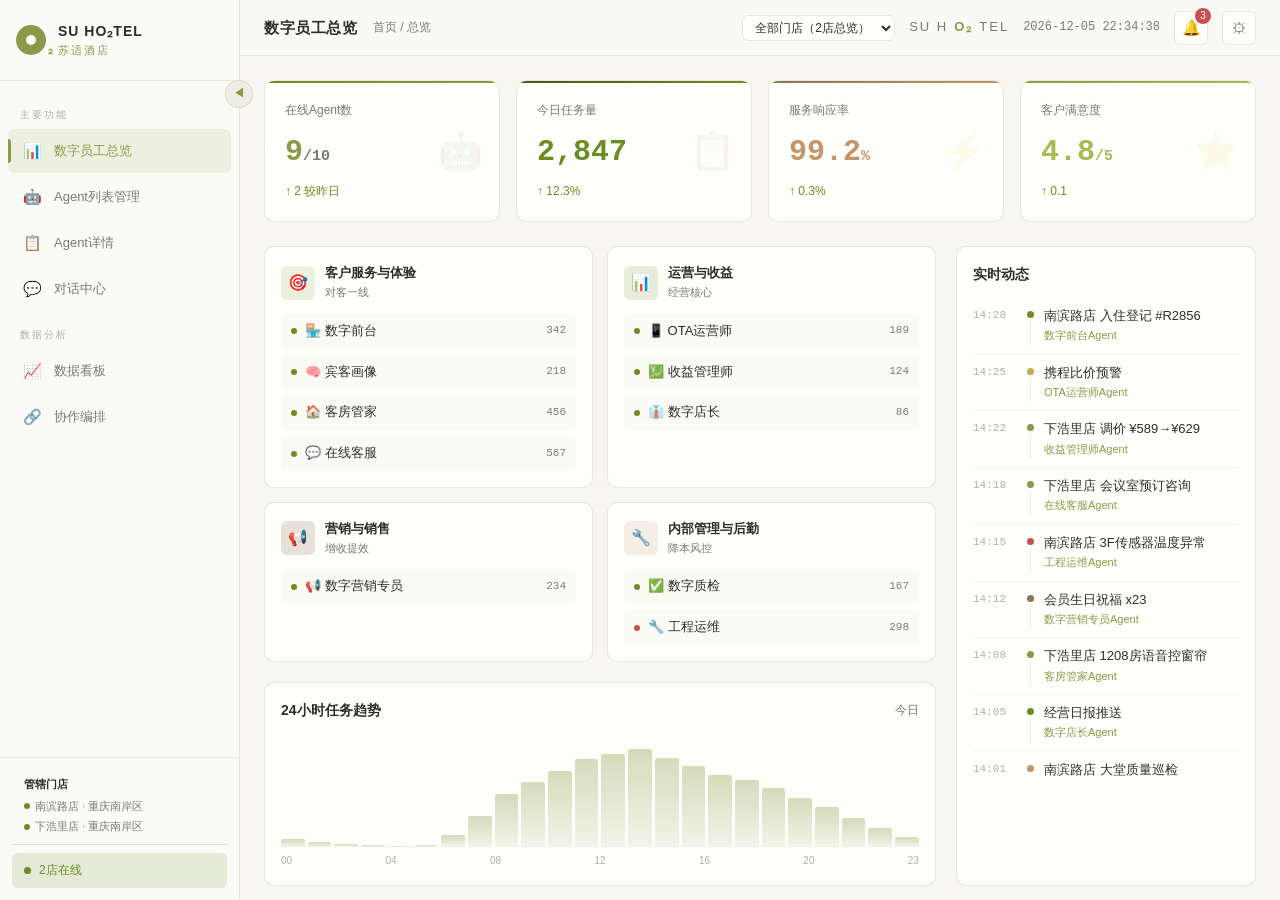
==== su-hotel-agent.html @ f95a7601 "数字礼宾→宾客画像Agent，删除会务宴会销售Agent" ====
<!DOCTYPE html>
<html lang="zh-CN">
<head>
<meta charset="UTF-8">
<meta name="viewport" content="width=device-width, initial-scale=1.0">
<title>苏适酒店 SU HO₂TEL - 数字员工Agent管理平台 [内部展示]</title>
<style>
:root{--bg-primary:#F7F6F2;--bg-secondary:#EFEDE6;--bg-card:rgba(255,255,252,0.85);--bg-sidebar:#FAFAF7;--bg-hover:rgba(139,154,70,0.08);--color-primary:#8B9A46;--color-primary-light:#A8B956;--color-primary-dim:rgba(139,154,70,0.3);--color-green:#6B8E23;--color-green-dim:rgba(107,142,35,0.15);--color-red:#C75050;--color-red-dim:rgba(199,80,80,0.15);--color-yellow:#C8A951;--color-yellow-dim:rgba(200,169,81,0.15);--color-brown:#8B7355;--color-warm:#C4956A;--color-text:#2D2D2A;--color-text-secondary:#7A7A6E;--color-text-dim:#B0AFA6;--color-border:rgba(139,154,70,0.2);--color-border-hover:rgba(139,154,70,0.45);--gradient-brand:linear-gradient(135deg,#6B8E23,#8B9A46);--gradient-warm:linear-gradient(135deg,#8B7355,#C4956A);--gradient-nature:linear-gradient(135deg,#3D5A1E,#6B8E23);--gradient-olive:linear-gradient(135deg,#8B9A46,#A8B956);--sidebar-width:240px;--sidebar-collapsed:68px;--topbar-height:56px;--radius:10px;--radius-sm:6px;--shadow-glow:0 4px 20px rgba(139,154,70,0.1);--transition:all 0.3s cubic-bezier(0.4,0,0.2,1)}
*{margin:0;padding:0;box-sizing:border-box}html,body{height:100%;overflow:hidden}body{font-family:-apple-system,BlinkMacSystemFont,'Segoe UI','PingFang SC','Microsoft YaHei',sans-serif;background:var(--bg-primary);color:var(--color-text);line-height:1.6}::-webkit-scrollbar{width:5px}::-webkit-scrollbar-track{background:transparent}::-webkit-scrollbar-thumb{background:var(--color-primary-dim);border-radius:3px}
.watermark{position:fixed;inset:0;z-index:9999;pointer-events:none}.watermark::before,.watermark::after{content:'内部展示 · SU HO₂TEL · 内部展示 · SU HO₂TEL · 内部展示 · SU HO₂TEL';position:absolute;left:50%;transform:translate(-50%,-50%) rotate(-35deg);font-size:28px;font-weight:300;white-space:nowrap;letter-spacing:40px;width:300%;text-align:center}.watermark::before{top:50%;color:rgba(139,154,70,0.08)}.watermark::after{top:25%;color:rgba(139,154,70,0.06)}
.internal-banner{position:fixed;top:0;left:0;right:0;height:32px;background:linear-gradient(90deg,#8B9A46,#6B8E23,#8B9A46);display:flex;align-items:center;justify-content:center;gap:24px;font-size:12px;font-weight:500;color:#fff;z-index:10000;letter-spacing:2px}.internal-banner span{opacity:0.9}.internal-banner .sep{opacity:0.4}
@keyframes breathe{0%,100%{opacity:1;box-shadow:0 0 4px currentColor}50%{opacity:0.4;box-shadow:0 0 10px currentColor}}@keyframes pulse-ring{0%{transform:scale(0.85);opacity:1}100%{transform:scale(1.8);opacity:0}}@keyframes slide-in-right{from{transform:translateX(20px);opacity:0}to{transform:translateX(0);opacity:1}}@keyframes slide-in-up{from{transform:translateY(16px);opacity:0}to{transform:translateY(0);opacity:1}}@keyframes fade-in{from{opacity:0}to{opacity:1}}@keyframes flow-dash{to{stroke-dashoffset:-20}}@keyframes typing{0%,60%,100%{opacity:0.3}30%{opacity:1}}@keyframes counter-up{from{opacity:0;transform:translateY(8px)}to{opacity:1;transform:translateY(0)}}
.app-container{display:flex;height:100vh;overflow:hidden;padding-top:0}.sidebar{width:var(--sidebar-width);min-width:var(--sidebar-width);background:var(--bg-sidebar);border-right:1px solid var(--color-border);display:flex;flex-direction:column;transition:var(--transition);z-index:100;position:relative}.sidebar.collapsed{width:var(--sidebar-collapsed);min-width:var(--sidebar-collapsed)}.sidebar-header{padding:20px 16px;display:flex;align-items:center;gap:12px;border-bottom:1px solid var(--color-border);min-height:72px}.logo-o2{width:30px;height:30px;border-radius:50%;background:var(--color-primary);display:flex;align-items:center;justify-content:center;position:relative;flex-shrink:0}.logo-o2-inner{width:10px;height:10px;border-radius:50%;background:var(--bg-sidebar)}.logo-o2::after{content:'₂';position:absolute;bottom:-4px;right:-6px;font-size:12px;color:var(--color-primary);font-weight:600}.sidebar-title{font-size:14px;font-weight:600;white-space:nowrap;overflow:hidden;color:var(--color-text);letter-spacing:1px}.sidebar-subtitle{font-size:11px;color:var(--color-primary);white-space:nowrap;letter-spacing:2px;font-weight:500}.sidebar.collapsed .sidebar-title,.sidebar.collapsed .sidebar-subtitle{display:none}.sidebar-toggle{position:absolute;right:-14px;top:80px;width:28px;height:28px;background:var(--bg-secondary);border:1px solid var(--color-border);border-radius:50%;display:flex;align-items:center;justify-content:center;cursor:pointer;color:var(--color-primary);font-size:12px;z-index:10;transition:var(--transition)}.sidebar-toggle:hover{background:var(--color-primary);color:var(--bg-primary)}.sidebar.collapsed .sidebar-toggle{transform:rotate(180deg)}.sidebar-nav{flex:1;padding:12px 8px;overflow-y:auto}.nav-section-label{font-size:10px;color:var(--color-text-dim);padding:14px 12px 6px;letter-spacing:2px;white-space:nowrap}.sidebar.collapsed .nav-section-label{text-align:center;font-size:0;padding:8px}.sidebar.collapsed .nav-section-label::after{content:'···';font-size:10px;color:var(--color-text-dim)}.nav-item{display:flex;align-items:center;gap:12px;padding:10px 14px;border-radius:var(--radius-sm);cursor:pointer;transition:var(--transition);color:var(--color-text-secondary);white-space:nowrap;position:relative;margin-bottom:2px;font-size:13px}.nav-item:hover{background:var(--bg-hover);color:var(--color-text)}.nav-item.active{background:rgba(139,154,70,0.12);color:var(--color-primary)}.nav-item.active::before{content:'';position:absolute;left:0;top:50%;transform:translateY(-50%);width:3px;height:55%;background:var(--color-primary);border-radius:0 3px 3px 0}.nav-item-icon{width:20px;text-align:center;font-size:15px;flex-shrink:0}.nav-item-text{font-size:13px;font-weight:500}.sidebar.collapsed .nav-item{justify-content:center;padding:12px}.sidebar.collapsed .nav-item-text{display:none}.sidebar.collapsed .nav-item.active::before{display:none}.sidebar-footer{padding:12px;border-top:1px solid var(--color-border)}.sidebar-status{display:flex;align-items:center;gap:8px;padding:8px 12px;background:var(--color-green-dim);border-radius:var(--radius-sm);font-size:12px;color:var(--color-green)}.sidebar.collapsed .sidebar-status span:not(.status-dot){display:none}.status-dot{width:7px;height:7px;border-radius:50%;background:var(--color-green);animation:breathe 2.5s ease-in-out infinite;flex-shrink:0}
.main-content{flex:1;display:flex;flex-direction:column;overflow:hidden;min-width:0}.topbar{height:var(--topbar-height);min-height:var(--topbar-height);background:rgba(250,250,247,0.85);backdrop-filter:blur(16px);border-bottom:1px solid var(--color-border);display:flex;align-items:center;justify-content:space-between;padding:0 24px;z-index:50}.topbar-left{display:flex;align-items:center;gap:16px}.topbar-title{font-size:15px;font-weight:600;letter-spacing:0.5px}.topbar-breadcrumb{font-size:12px;color:var(--color-text-secondary)}.topbar-right{display:flex;align-items:center;gap:14px}.topbar-time{font-size:12px;color:var(--color-text-secondary);font-family:'Courier New',monospace}.topbar-btn{width:34px;height:34px;border-radius:var(--radius-sm);background:var(--bg-card);border:1px solid var(--color-border);display:flex;align-items:center;justify-content:center;cursor:pointer;transition:var(--transition);color:var(--color-text-secondary);font-size:15px;position:relative}.topbar-btn:hover{border-color:var(--color-primary);color:var(--color-primary)}.topbar-btn .badge{position:absolute;top:-4px;right:-4px;width:16px;height:16px;background:var(--color-red);border-radius:50%;font-size:10px;display:flex;align-items:center;justify-content:center;color:#fff}.topbar-brand{display:flex;align-items:center;gap:6px;font-size:13px;color:var(--color-text-secondary);letter-spacing:2px}.topbar-brand strong{color:var(--color-primary);font-weight:600}
.view-container{flex:1;overflow-y:auto;overflow-x:hidden;padding:24px}.view{display:none;animation:fade-in 0.3s ease}.view.active{display:block}
.badge-status{display:inline-flex;align-items:center;gap:6px;padding:3px 10px;border-radius:20px;font-size:11px;font-weight:500}.badge-status.running{background:var(--color-green-dim);color:var(--color-green)}.badge-status.idle{background:var(--color-yellow-dim);color:var(--color-yellow)}.badge-status.error{background:var(--color-red-dim);color:var(--color-red)}.badge-status .dot{width:6px;height:6px;border-radius:50%;background:currentColor}.badge-status.running .dot{animation:breathe 2.5s ease-in-out infinite}
.btn{padding:7px 15px;border-radius:var(--radius-sm);border:1px solid var(--color-border);background:transparent;color:var(--color-text);font-size:13px;cursor:pointer;transition:var(--transition);display:inline-flex;align-items:center;gap:6px;font-family:inherit}.btn:hover{border-color:var(--color-primary);color:var(--color-primary)}.btn-primary{background:linear-gradient(135deg,rgba(139,154,70,0.2),rgba(107,142,35,0.15));border-color:var(--color-primary);color:var(--color-primary)}.btn-success{border-color:var(--color-green);color:var(--color-green)}.btn-danger{border-color:var(--color-red);color:var(--color-red)}.btn-sm{padding:4px 10px;font-size:12px}.tag{display:inline-block;padding:2px 8px;border-radius:4px;font-size:11px;background:var(--color-primary-dim);color:var(--color-primary)}.progress-bar{height:5px;background:rgba(139,154,70,0.06);border-radius:3px;overflow:hidden}.progress-bar-fill{height:100%;border-radius:3px;background:var(--gradient-brand);transition:width 0.6s ease}.section-title{font-size:17px;font-weight:600;margin-bottom:20px;letter-spacing:0.5px}
.kpi-grid{display:grid;grid-template-columns:repeat(4,1fr);gap:16px;margin-bottom:24px}.kpi-card{background:var(--bg-card);backdrop-filter:blur(10px);border:1px solid var(--color-border);border-radius:var(--radius);padding:20px;position:relative;overflow:hidden;transition:var(--transition)}.kpi-card:hover{transform:translateY(-2px);box-shadow:var(--shadow-glow)}.kpi-card::before{content:'';position:absolute;top:0;left:0;right:0;height:2px}.kpi-card:nth-child(1)::before{background:var(--gradient-brand);color:#fff}.kpi-card:nth-child(2)::before{background:var(--gradient-nature)}.kpi-card:nth-child(3)::before{background:var(--gradient-warm)}.kpi-card:nth-child(4)::before{background:var(--gradient-olive)}.kpi-label{font-size:12px;color:var(--color-text-secondary);margin-bottom:8px}.kpi-value{font-size:30px;font-weight:700;font-family:'Courier New',monospace;animation:counter-up 0.5s ease-out}.kpi-card:nth-child(1) .kpi-value{color:var(--color-primary)}.kpi-card:nth-child(2) .kpi-value{color:var(--color-green)}.kpi-card:nth-child(3) .kpi-value{color:var(--color-warm)}.kpi-card:nth-child(4) .kpi-value{color:var(--color-primary-light)}.kpi-change{font-size:12px;margin-top:6px;color:var(--color-green)}.kpi-icon{position:absolute;right:16px;top:50%;transform:translateY(-50%);font-size:36px;opacity:0.08}
.dashboard-grid{display:grid;grid-template-columns:1fr 300px;gap:20px}.dashboard-left{display:flex;flex-direction:column;gap:20px}.category-grid{display:grid;grid-template-columns:repeat(2,1fr);gap:14px}.category-card{background:var(--bg-card);backdrop-filter:blur(10px);border:1px solid var(--color-border);border-radius:var(--radius);padding:16px;transition:var(--transition)}.category-card:hover{border-color:var(--color-border-hover)}.category-header{display:flex;align-items:center;gap:10px;margin-bottom:12px}.category-icon{width:34px;height:34px;border-radius:var(--radius-sm);display:flex;align-items:center;justify-content:center;font-size:16px}.cat-service .category-icon{background:rgba(139,154,70,0.15)}.cat-operation .category-icon{background:rgba(107,142,35,0.15)}.cat-marketing .category-icon{background:rgba(139,112,85,0.2)}.cat-internal .category-icon{background:rgba(196,149,106,0.15)}.category-name{font-size:13px;font-weight:600}.category-desc{font-size:11px;color:var(--color-text-secondary)}.agent-mini-list{display:flex;flex-direction:column;gap:6px}.agent-mini-item{display:flex;align-items:center;justify-content:space-between;padding:7px 10px;background:rgba(139,154,70,0.03);border-radius:var(--radius-sm);cursor:pointer;transition:var(--transition)}.agent-mini-item:hover{background:var(--bg-hover)}.agent-mini-left{display:flex;align-items:center;gap:8px;font-size:13px}.agent-mini-dot{width:6px;height:6px;border-radius:50%}.agent-mini-dot.online{background:var(--color-green);animation:breathe 2.5s ease-in-out infinite}.agent-mini-dot.idle{background:var(--color-yellow)}.agent-mini-dot.offline{background:var(--color-red)}.agent-mini-tasks{font-size:11px;color:var(--color-text-secondary);font-family:'Courier New',monospace}
.activity-feed{background:var(--bg-card);backdrop-filter:blur(10px);border:1px solid var(--color-border);border-radius:var(--radius);padding:16px}.activity-list{display:flex;flex-direction:column;max-height:480px;overflow-y:auto}.activity-item{display:flex;gap:10px;padding:9px 0;border-bottom:1px solid rgba(139,154,70,0.08)}.activity-time{font-size:11px;color:var(--color-text-dim);white-space:nowrap;min-width:44px;font-family:'Courier New',monospace}.activity-dot-line{display:flex;flex-direction:column;align-items:center;padding-top:4px}.activity-dot{width:7px;height:7px;border-radius:50%;flex-shrink:0}.activity-line{width:1px;flex:1;background:var(--color-border);margin-top:4px}.activity-title{font-size:13px;line-height:1.4}.activity-agent{font-size:11px;color:var(--color-primary);margin-top:2px}
.trend-chart-container{background:var(--bg-card);backdrop-filter:blur(10px);border:1px solid var(--color-border);border-radius:var(--radius);padding:16px}.card-header{display:flex;align-items:center;justify-content:space-between;margin-bottom:16px}.card-title{font-size:14px;font-weight:600}.trend-chart{height:110px;display:flex;align-items:flex-end;gap:3px;padding-top:12px}.trend-bar{flex:1;border-radius:2px 2px 0 0;min-width:0;cursor:pointer;transition:height 0.6s ease;background:linear-gradient(to top,rgba(139,154,70,0.1),rgba(139,154,70,0.35));position:relative}.trend-bar:hover{background:linear-gradient(to top,rgba(139,154,70,0.2),rgba(139,154,70,0.55))}.trend-bar::after{content:attr(data-value);position:absolute;top:-16px;left:50%;transform:translateX(-50%);font-size:10px;color:var(--color-text-secondary);opacity:0;transition:opacity 0.2s;white-space:nowrap}.trend-bar:hover::after{opacity:1}.trend-labels{display:flex;justify-content:space-between;margin-top:6px;font-size:10px;color:var(--color-text-dim)}
.list-toolbar{display:flex;align-items:center;justify-content:space-between;margin-bottom:20px;flex-wrap:wrap;gap:12px}.filter-group{display:flex;align-items:center;gap:6px;flex-wrap:wrap}.filter-btn{padding:5px 13px;border-radius:20px;border:1px solid var(--color-border);background:transparent;color:var(--color-text-secondary);font-size:12px;cursor:pointer;transition:var(--transition);font-family:inherit}.filter-btn:hover{border-color:var(--color-primary);color:var(--color-primary)}.filter-btn.active{background:rgba(139,154,70,0.15);border-color:var(--color-primary);color:var(--color-primary)}.search-box{display:flex;align-items:center;gap:8px;padding:5px 12px;border:1px solid var(--color-border);border-radius:var(--radius-sm);background:var(--bg-card)}.search-box input{background:none;border:none;color:var(--color-text);font-size:13px;outline:none;width:160px;font-family:inherit}.search-box input::placeholder{color:var(--color-text-dim)}.view-toggle{display:flex;border:1px solid var(--color-border);border-radius:var(--radius-sm);overflow:hidden}.view-toggle-btn{padding:5px 11px;background:transparent;border:none;color:var(--color-text-secondary);cursor:pointer;font-size:13px;transition:var(--transition)}.view-toggle-btn.active{background:rgba(139,154,70,0.15);color:var(--color-primary)}
.agent-grid{display:grid;grid-template-columns:repeat(auto-fill,minmax(300px,1fr));gap:14px}.agent-card{background:var(--bg-card);backdrop-filter:blur(10px);border:1px solid var(--color-border);border-radius:var(--radius);padding:20px;cursor:pointer;transition:var(--transition);position:relative;overflow:hidden}.agent-card:hover{transform:translateY(-3px);border-color:var(--color-border-hover);box-shadow:var(--shadow-glow)}.agent-card-top{display:flex;align-items:flex-start;margin-bottom:12px}.agent-avatar{width:42px;height:42px;border-radius:var(--radius-sm);display:flex;align-items:center;justify-content:center;font-size:20px;position:relative}.agent-avatar::after{content:'';position:absolute;bottom:-2px;right:-2px;width:11px;height:11px;border-radius:50%;border:2px solid var(--bg-card)}.agent-avatar.online::after{background:var(--color-green)}.agent-avatar.idle::after{background:var(--color-yellow)}.agent-avatar.error::after{background:var(--color-red)}.agent-card-name{font-size:14px;font-weight:600;margin-bottom:3px}.agent-card-desc{font-size:12px;color:var(--color-text-secondary);margin-bottom:10px;line-height:1.5;display:-webkit-box;-webkit-line-clamp:2;-webkit-box-orient:vertical;overflow:hidden}.agent-card-tags{display:flex;flex-wrap:wrap;gap:5px;margin-bottom:12px}.agent-card-tags .tag{font-size:10px;padding:2px 6px}.agent-card-metrics{display:grid;grid-template-columns:repeat(3,1fr);gap:8px;padding-top:12px;border-top:1px solid rgba(139,154,70,0.08)}.metric-item{text-align:center}.metric-value{font-size:15px;font-weight:700;font-family:'Courier New',monospace}.metric-label{font-size:10px;color:var(--color-text-secondary);margin-top:2px}.agent-card-actions{display:flex;gap:6px;margin-top:12px;padding-top:12px;border-top:1px solid rgba(255,255,255,0.04)}
.detail-layout{display:grid;grid-template-columns:260px 1fr 200px;gap:18px;min-height:calc(100vh - var(--topbar-height) - 80px)}.detail-sidebar{background:var(--bg-card);border:1px solid var(--color-border);border-radius:var(--radius);padding:24px;display:flex;flex-direction:column;align-items:center;text-align:center}.detail-avatar{width:72px;height:72px;border-radius:14px;display:flex;align-items:center;justify-content:center;font-size:36px;margin-bottom:14px;position:relative}.detail-avatar .pulse-ring{position:absolute;inset:-4px;border:2px solid var(--color-green);border-radius:16px;animation:pulse-ring 2.5s ease-out infinite}.detail-name{font-size:17px;font-weight:700;margin-bottom:4px}.detail-category{font-size:12px;color:var(--color-text-secondary);margin-bottom:14px}.detail-desc{font-size:13px;color:var(--color-text-secondary);line-height:1.6;margin-bottom:16px;text-align:left}.detail-tags{display:flex;flex-wrap:wrap;gap:5px;justify-content:center;margin-bottom:16px}.detail-stats{width:100%;display:flex;flex-direction:column;gap:10px;margin-top:auto}.detail-stat-item{display:flex;justify-content:space-between;padding:7px 0;border-bottom:1px solid rgba(139,154,70,0.08);font-size:13px}.detail-stat-label{color:var(--color-text-secondary)}.detail-stat-value{font-weight:600;font-family:'Courier New',monospace}
.detail-main{display:flex;flex-direction:column;gap:14px}.detail-tabs{display:flex;gap:3px;background:var(--bg-card);border:1px solid var(--color-border);border-radius:var(--radius);padding:3px}.detail-tab{padding:7px 14px;border-radius:var(--radius-sm);background:transparent;border:none;color:var(--color-text-secondary);cursor:pointer;transition:var(--transition);font-size:13px;font-family:inherit}.detail-tab:hover{color:var(--color-text)}.detail-tab.active{background:rgba(139,154,70,0.12);color:var(--color-primary)}.detail-tab-content{background:var(--bg-card);border:1px solid var(--color-border);border-radius:var(--radius);padding:20px;flex:1;overflow-y:auto}.tab-panel{display:none}.tab-panel.active{display:block;animation:fade-in 0.2s ease}.perf-grid{display:grid;grid-template-columns:repeat(2,1fr);gap:14px}.perf-card{padding:16px;background:rgba(139,154,70,0.03);border-radius:var(--radius-sm);border:1px solid rgba(139,154,70,0.1)}.perf-title{font-size:13px;color:var(--color-text-secondary);margin-bottom:10px}.perf-value{font-size:26px;font-weight:700;font-family:'Courier New',monospace}.perf-chart{height:55px;display:flex;align-items:flex-end;gap:3px}.perf-chart-bar{flex:1;border-radius:2px 2px 0 0;min-width:0}table{width:100%;border-collapse:collapse;font-size:13px}th{text-align:left;padding:9px 12px;border-bottom:1px solid var(--color-border);color:var(--color-text-secondary);font-weight:500;font-size:12px;white-space:nowrap}td{padding:9px 12px;border-bottom:1px solid rgba(139,154,70,0.08)}tr:hover td{background:rgba(255,255,255,0.015)}.log-terminal{background:#F5F4F0;border-radius:var(--radius-sm);padding:14px;font-family:'Courier New',monospace;font-size:12px;line-height:1.8;max-height:380px;overflow-y:auto;color:#555}.log-line{display:flex;gap:10px}.log-time{color:#999;white-space:nowrap}.log-level{font-weight:600;white-space:nowrap}.log-level.info{color:var(--color-primary)}.log-level.success{color:var(--color-green)}.log-level.warn{color:var(--color-yellow)}.log-level.error{color:var(--color-red)}
.config-form{display:flex;flex-direction:column;gap:14px}.form-group{display:flex;flex-direction:column;gap:5px}.form-label{font-size:13px;color:var(--color-text-secondary)}.form-input,.form-select,.form-textarea{padding:7px 11px;background:rgba(139,154,70,0.04);border:1px solid var(--color-border);border-radius:var(--radius-sm);color:var(--color-text);font-size:13px;font-family:inherit;outline:none;transition:var(--transition)}.form-input:focus,.form-textarea:focus{border-color:var(--color-primary)}.form-textarea{resize:vertical;min-height:70px}.form-select{cursor:pointer}.form-select option{background:var(--bg-secondary)}.form-row{display:grid;grid-template-columns:1fr 1fr;gap:14px}.form-toggle{display:flex;align-items:center;gap:10px;cursor:pointer}.toggle-track{width:34px;height:18px;border-radius:9px;background:rgba(139,154,70,0.12);position:relative;transition:var(--transition)}.toggle-track.active{background:var(--color-primary)}.toggle-thumb{width:14px;height:14px;border-radius:50%;background:white;position:absolute;top:2px;left:2px;transition:var(--transition)}.toggle-track.active .toggle-thumb{left:18px}.detail-right{display:flex;flex-direction:column;gap:12px}.action-card{background:var(--bg-card);border:1px solid var(--color-border);border-radius:var(--radius);padding:14px}
.chat-layout{display:grid;grid-template-columns:220px 1fr 260px;gap:0;height:calc(100vh - var(--topbar-height) - 80px);background:var(--bg-card);border:1px solid var(--color-border);border-radius:var(--radius);overflow:hidden}.chat-sidebar{border-right:1px solid var(--color-border);display:flex;flex-direction:column;overflow:hidden}.chat-sidebar-header{padding:14px 16px;border-bottom:1px solid var(--color-border);font-size:14px;font-weight:600}.chat-sidebar-search{padding:8px 10px;border-bottom:1px solid var(--color-border)}.chat-sidebar-search input{width:100%;padding:5px 9px;background:rgba(139,154,70,0.04);border:1px solid var(--color-border);border-radius:var(--radius-sm);color:var(--color-text);font-size:12px;outline:none;font-family:inherit}.chat-agent-list{flex:1;overflow-y:auto;padding:6px}.chat-agent-group-title{font-size:10px;color:var(--color-text-dim);padding:10px 8px 3px;letter-spacing:1px}.chat-agent-item{display:flex;align-items:center;gap:8px;padding:7px 8px;border-radius:var(--radius-sm);cursor:pointer;transition:var(--transition)}.chat-agent-item:hover{background:var(--bg-hover)}.chat-agent-item.active{background:rgba(139,154,70,0.12)}.chat-agent-icon{width:30px;height:30px;border-radius:var(--radius-sm);display:flex;align-items:center;justify-content:center;font-size:14px;flex-shrink:0}.chat-agent-name{font-size:12px;font-weight:500;white-space:nowrap;overflow:hidden;text-overflow:ellipsis}.chat-agent-status{font-size:10px;color:var(--color-text-secondary)}.chat-main{display:flex;flex-direction:column}.chat-header{padding:10px 18px;border-bottom:1px solid var(--color-border);display:flex;align-items:center;justify-content:space-between}.chat-header-info{display:flex;align-items:center;gap:10px}.chat-header-avatar{width:34px;height:34px;border-radius:var(--radius-sm);display:flex;align-items:center;justify-content:center;font-size:17px}.chat-messages{flex:1;padding:18px;overflow-y:auto;display:flex;flex-direction:column;gap:14px}.chat-msg{display:flex;gap:8px;max-width:75%;animation:slide-in-up 0.3s ease}.chat-msg.user{align-self:flex-end;flex-direction:row-reverse}.chat-msg-avatar{width:30px;height:30px;border-radius:50%;display:flex;align-items:center;justify-content:center;font-size:13px;flex-shrink:0}.chat-msg.agent .chat-msg-avatar{background:var(--bg-secondary);border:1px solid var(--color-border)}.chat-msg.user .chat-msg-avatar{background:var(--gradient-brand);color:#fff}.chat-msg-bubble{padding:9px 13px;border-radius:12px;font-size:13px;line-height:1.6}.chat-msg.agent .chat-msg-bubble{background:rgba(139,154,70,0.05);border:1px solid var(--color-border);border-bottom-left-radius:3px}.chat-msg.user .chat-msg-bubble{background:linear-gradient(135deg,rgba(139,154,70,0.2),rgba(107,142,35,0.15));border:1px solid var(--color-primary-dim);border-bottom-right-radius:3px}.chat-msg-time{font-size:10px;color:var(--color-text-dim);margin-top:3px}.chat-thinking{display:flex;align-items:center;gap:6px;padding:7px 13px;background:rgba(255,255,255,0.03);border-radius:12px;font-size:12px;color:var(--color-text-secondary);align-self:flex-start}.thinking-dots span{display:inline-block;width:4px;height:4px;border-radius:50%;background:var(--color-text-secondary);animation:typing 1.4s infinite}.thinking-dots span:nth-child(2){animation-delay:0.2s}.thinking-dots span:nth-child(3){animation-delay:0.4s}.chat-input-area{padding:10px 18px;border-top:1px solid var(--color-border)}.chat-input-box{display:flex;align-items:center;gap:8px;padding:7px 12px;background:rgba(255,255,255,0.03);border:1px solid var(--color-border);border-radius:var(--radius);transition:var(--transition)}.chat-input-box:focus-within{border-color:var(--color-primary)}.chat-input-box input{flex:1;background:none;border:none;color:var(--color-text);font-size:13px;outline:none;font-family:inherit}.chat-input-box input::placeholder{color:var(--color-text-dim)}.chat-send-btn{width:30px;height:30px;border-radius:50%;background:var(--color-primary);border:none;color:#fff;font-size:13px;cursor:pointer;transition:var(--transition);display:flex;align-items:center;justify-content:center}.chat-send-btn:hover{transform:scale(1.08)}.quick-commands{display:flex;gap:5px;margin-top:7px;flex-wrap:wrap}.quick-cmd{padding:3px 9px;border-radius:12px;border:1px solid var(--color-border);background:transparent;color:var(--color-text-secondary);font-size:11px;cursor:pointer;transition:var(--transition);font-family:inherit}.quick-cmd:hover{border-color:var(--color-primary);color:var(--color-primary)}.chat-right-panel{border-left:1px solid var(--color-border);display:flex;flex-direction:column;overflow-y:auto;padding:14px}.chat-right-section{margin-bottom:18px}.chat-right-title{font-size:11px;font-weight:600;color:var(--color-text-secondary);margin-bottom:8px;letter-spacing:1px}.ability-list{display:flex;flex-direction:column;gap:5px}.ability-item{padding:5px 9px;background:rgba(139,154,70,0.03);border-radius:var(--radius-sm);font-size:12px;display:flex;align-items:center;gap:6px}.context-data-card{padding:10px;background:rgba(255,255,255,0.02);border:1px solid rgba(139,154,70,0.1);border-radius:var(--radius-sm);margin-bottom:6px}.context-data-label{font-size:11px;color:var(--color-text-dim);margin-bottom:3px}.context-data-value{font-size:15px;font-weight:600;font-family:'Courier New',monospace}
.board-grid{display:grid;grid-template-columns:repeat(2,1fr);gap:18px}.board-section{background:var(--bg-card);border:1px solid var(--color-border);border-radius:var(--radius);padding:18px}.board-section-title{font-size:14px;font-weight:600;margin-bottom:14px;display:flex;align-items:center;gap:8px}.board-metrics{display:grid;grid-template-columns:repeat(2,1fr);gap:10px}.board-metric{padding:12px;background:rgba(139,154,70,0.03);border-radius:var(--radius-sm);border:1px solid rgba(139,154,70,0.1)}.board-metric-label{font-size:12px;color:var(--color-text-secondary);margin-bottom:5px}.board-metric-value{font-size:22px;font-weight:700;font-family:'Courier New',monospace}.board-metric-change{font-size:11px;margin-top:3px}.board-chart{height:75px;display:flex;align-items:flex-end;gap:3px;margin-top:10px}.board-chart-bar{flex:1;border-radius:2px 2px 0 0;min-width:0}.board-donut{width:110px;height:110px;border-radius:50%;position:relative;margin:14px auto}.board-donut-center{position:absolute;inset:18px;border-radius:50%;background:var(--bg-secondary);display:flex;align-items:center;justify-content:center;flex-direction:column}.board-donut-value{font-size:18px;font-weight:700;font-family:'Courier New',monospace}.board-donut-label{font-size:10px;color:var(--color-text-secondary)}.board-legend{display:flex;flex-wrap:wrap;gap:10px;justify-content:center;margin-top:10px}.board-legend-item{display:flex;align-items:center;gap:5px;font-size:12px}.board-legend-dot{width:7px;height:7px;border-radius:50%}.h-bar-group{display:flex;flex-direction:column;gap:9px}.h-bar-item{display:flex;align-items:center;gap:9px}.h-bar-label{font-size:12px;color:var(--color-text-secondary);width:65px;text-align:right;white-space:nowrap}.h-bar-track{flex:1;height:18px;background:rgba(139,154,70,0.05);border-radius:9px;overflow:hidden}.h-bar-fill{height:100%;border-radius:9px;transition:width 0.6s ease;display:flex;align-items:center;padding-left:8px;font-size:11px;font-weight:500;color:rgba(255,255,255,0.85)}
.orch-layout{display:grid;grid-template-columns:1fr 280px;gap:18px;height:calc(100vh - var(--topbar-height) - 80px)}.orch-main{display:flex;flex-direction:column;gap:14px;overflow:hidden}.workflow-templates{display:flex;gap:8px;overflow-x:auto;padding-bottom:3px}.workflow-template-card{padding:8px 14px;background:var(--bg-card);border:1px solid var(--color-border);border-radius:var(--radius-sm);cursor:pointer;transition:var(--transition);white-space:nowrap;flex-shrink:0;font-size:13px;display:flex;align-items:center;gap:6px}.workflow-template-card:hover{border-color:var(--color-primary)}.workflow-template-card.active{background:rgba(139,154,70,0.12);border-color:var(--color-primary);color:var(--color-primary)}.orch-canvas-container{flex:1;background:var(--bg-card);border:1px solid var(--color-border);border-radius:var(--radius);position:relative;overflow:hidden;min-height:280px}.orch-canvas-container::before{content:'';position:absolute;inset:0;background-image:radial-gradient(circle,rgba(139,154,70,0.04) 1px,transparent 1px);background-size:30px 30px;pointer-events:none}.orch-canvas{width:100%;height:100%;position:relative}.orch-canvas svg{position:absolute;inset:0;width:100%;height:100%;pointer-events:none}.orch-node{position:absolute;padding:10px 14px;background:var(--bg-secondary);border:1px solid var(--color-border);border-radius:var(--radius);display:flex;align-items:center;gap:9px;cursor:pointer;transition:var(--transition);z-index:2;min-width:130px}.orch-node:hover{transform:scale(1.04);border-color:var(--color-primary);box-shadow:var(--shadow-glow)}.orch-node.active-node{border-color:var(--color-green);box-shadow:0 0 18px rgba(107,142,35,0.2)}.orch-node-icon{width:30px;height:30px;border-radius:var(--radius-sm);display:flex;align-items:center;justify-content:center;font-size:15px}.orch-node-name{font-size:12px;font-weight:600;white-space:nowrap}.orch-node-status{font-size:10px;color:var(--color-text-secondary)}.orch-node-pulse{position:absolute;top:5px;right:5px;width:7px;height:7px;border-radius:50%}.orch-node-pulse.running{background:var(--color-green);animation:breathe 2.5s ease-in-out infinite}.orch-node-pulse.waiting{background:var(--color-yellow)}.orch-node-pulse.done{background:var(--color-text-dim)}.orch-workflows-list{background:var(--bg-card);border:1px solid var(--color-border);border-radius:var(--radius);padding:10px;max-height:170px;overflow-y:auto}.orch-wf-item{display:flex;align-items:center;gap:9px;padding:7px;border-radius:var(--radius-sm);cursor:pointer;transition:var(--transition);margin-bottom:3px}.orch-wf-item:hover{background:var(--bg-hover)}.orch-wf-item.active{background:rgba(139,154,70,0.08)}.orch-wf-status{width:7px;height:7px;border-radius:50%;flex-shrink:0}.orch-wf-name{font-size:13px;font-weight:500}.orch-wf-agents{font-size:11px;color:var(--color-text-secondary)}.orch-wf-progress{width:55px}.orch-right-panel{background:var(--bg-card);border:1px solid var(--color-border);border-radius:var(--radius);padding:18px;overflow-y:auto}.orch-detail-title{font-size:15px;font-weight:600;margin-bottom:14px}.orch-step-list{display:flex;flex-direction:column}.orch-step{display:flex;gap:10px;padding:8px 0}.orch-step-line{display:flex;flex-direction:column;align-items:center;width:22px}.orch-step-num{width:22px;height:22px;border-radius:50%;display:flex;align-items:center;justify-content:center;font-size:10px;font-weight:600;flex-shrink:0}.orch-step-num.completed{background:var(--color-green-dim);color:var(--color-green)}.orch-step-num.active{background:var(--color-primary-dim);color:var(--color-primary)}.orch-step-num.pending{background:rgba(139,154,70,0.06);color:var(--color-text-dim)}.orch-step-connector{width:2px;flex:1;margin:3px 0}.orch-step-connector.completed{background:var(--color-green-dim)}.orch-step-connector.active{background:var(--color-primary-dim)}.orch-step-connector.pending{background:rgba(255,255,255,0.05)}.orch-step-name{font-size:13px;font-weight:500}.orch-step-agent{font-size:11px;color:var(--color-text-secondary);margin-top:1px}.orch-step-time{font-size:11px;color:var(--color-text-dim);font-family:'Courier New',monospace}.orch-stats{display:grid;grid-template-columns:1fr 1fr;gap:8px;margin-top:14px;padding-top:14px;border-top:1px solid var(--color-border)}.orch-stat{text-align:center}.orch-stat-value{font-size:18px;font-weight:700;font-family:'Courier New',monospace}.orch-stat-label{font-size:11px;color:var(--color-text-secondary)}
</style>
</head>
<body>


<div class="app-container">
<aside class="sidebar" id="sidebar"><div class="sidebar-header"><div class="logo-o2"><div class="logo-o2-inner"></div></div><div><div class="sidebar-title">SU HO₂TEL</div><div class="sidebar-subtitle">苏适酒店</div></div></div><div class="sidebar-toggle" onclick="toggleSidebar()">◀</div><nav class="sidebar-nav"><div class="nav-section-label">主要功能</div><div class="nav-item active" data-view="dashboard" onclick="switchView('dashboard',this)"><span class="nav-item-icon">📊</span><span class="nav-item-text">数字员工总览</span></div><div class="nav-item" data-view="agents" onclick="switchView('agents',this)"><span class="nav-item-icon">🤖</span><span class="nav-item-text">Agent列表管理</span></div><div class="nav-item" data-view="detail" onclick="switchView('detail',this)"><span class="nav-item-icon">📋</span><span class="nav-item-text">Agent详情</span></div><div class="nav-item" data-view="chat" onclick="switchView('chat',this)"><span class="nav-item-icon">💬</span><span class="nav-item-text">对话中心</span></div><div class="nav-section-label">数据分析</div><div class="nav-item" data-view="board" onclick="switchView('board',this)"><span class="nav-item-icon">📈</span><span class="nav-item-text">数据看板</span></div><div class="nav-item" data-view="orchestration" onclick="switchView('orchestration',this)"><span class="nav-item-icon">🔗</span><span class="nav-item-text">协作编排</span></div></nav><div class="sidebar-footer"><div style="font-size:11px;color:var(--color-text-secondary);padding:6px 12px 8px;border-bottom:1px solid var(--color-border);margin-bottom:8px"><div style="font-weight:600;margin-bottom:4px;color:var(--color-text)">管辖门店</div><div style="display:flex;align-items:center;gap:5px;margin-bottom:3px"><span style="width:6px;height:6px;border-radius:50%;background:var(--color-green);display:inline-block"></span> 南滨路店 · 重庆南岸区</div><div style="display:flex;align-items:center;gap:5px"><span style="width:6px;height:6px;border-radius:50%;background:var(--color-green);display:inline-block"></span> 下浩里店 · 重庆南岸区</div></div><div class="sidebar-status"><span class="status-dot"></span><span>2店在线</span></div></div></aside>
<div class="main-content"><header class="topbar"><div class="topbar-left"><div class="topbar-title" id="topbar-title">数字员工总览</div><div class="topbar-breadcrumb" id="topbar-breadcrumb">首页 / 总览</div></div><div class="topbar-right"><select style="padding:4px 8px;border:1px solid var(--color-border);border-radius:var(--radius-sm);background:var(--bg-card);color:var(--color-text);font-size:12px;font-family:inherit;cursor:pointer;outline:none"><option>全部门店（2店总览）</option><option>📍 南滨路店</option><option>📍 下浩里店</option></select><div class="topbar-brand">SU H<strong>O₂</strong>TEL</div><div class="topbar-time" id="topbar-time"></div><div class="topbar-btn">🔔<span class="badge">3</span></div><div class="topbar-btn">⚙</div></div></header>
<div class="view-container">
<div class="view active" id="view-dashboard"><div class="kpi-grid"><div class="kpi-card"><div class="kpi-label">在线Agent数</div><div class="kpi-value">9<span style="font-size:15px;color:var(--color-text-secondary)">/10</span></div><div class="kpi-change">↑ 2 较昨日</div><div class="kpi-icon">🤖</div></div><div class="kpi-card"><div class="kpi-label">今日任务量</div><div class="kpi-value">2,847</div><div class="kpi-change">↑ 12.3%</div><div class="kpi-icon">📋</div></div><div class="kpi-card"><div class="kpi-label">服务响应率</div><div class="kpi-value">99.2<span style="font-size:15px">%</span></div><div class="kpi-change">↑ 0.3%</div><div class="kpi-icon">⚡</div></div><div class="kpi-card"><div class="kpi-label">客户满意度</div><div class="kpi-value">4.8<span style="font-size:15px">/5</span></div><div class="kpi-change">↑ 0.1</div><div class="kpi-icon">⭐</div></div></div><div class="dashboard-grid"><div class="dashboard-left"><div class="category-grid" id="category-grid"></div><div class="trend-chart-container"><div class="card-header"><div class="card-title">24小时任务趋势</div><div style="font-size:12px;color:var(--color-text-secondary)">今日</div></div><div class="trend-chart" id="trend-chart"></div><div class="trend-labels"><span>00</span><span>04</span><span>08</span><span>12</span><span>16</span><span>20</span><span>23</span></div></div></div><div class="activity-feed"><div class="card-title" style="margin-bottom:12px">实时动态</div><div class="activity-list" id="activity-list"></div></div></div></div>
<div class="view" id="view-agents"><div class="section-title">Agent列表管理</div><div class="list-toolbar"><div class="filter-group"><button class="filter-btn active" onclick="filterAgents('all',this)">全部</button><button class="filter-btn" onclick="filterAgents('service',this)">客户服务</button><button class="filter-btn" onclick="filterAgents('operation',this)">运营收益</button><button class="filter-btn" onclick="filterAgents('marketing',this)">营销销售</button><button class="filter-btn" onclick="filterAgents('internal',this)">内部管理</button></div><div style="display:flex;gap:8px;align-items:center"><div class="search-box"><span style="color:var(--color-text-dim)">🔍</span><input type="text" placeholder="搜索..." oninput="searchAgents(this.value)"></div><div class="view-toggle"><button class="view-toggle-btn active" onclick="setListView('grid',this)">⊞</button><button class="view-toggle-btn" onclick="setListView('list',this)">☰</button></div></div></div><div class="agent-grid" id="agent-grid"></div></div>
<div class="view" id="view-detail"><div style="font-size:13px;color:var(--color-text-secondary);cursor:pointer;margin-bottom:14px" onclick="switchView('agents',document.querySelector('[data-view=agents]'))">← 返回列表</div><div class="detail-layout"><div class="detail-sidebar"><div class="detail-avatar" style="background:rgba(139,154,70,0.12)"><div class="pulse-ring"></div>🏪</div><div class="detail-name">数字前台Agent</div><div class="detail-category">客户服务 · 对客一线</div><div class="badge-status running" style="margin-bottom:12px"><span class="dot"></span>运行中</div><div class="detail-desc">负责酒店前台核心业务智能化处理，包括宾客身份核验、入住退房、房卡发放、发票开具及夜间值守。</div><div class="detail-tags"><span class="tag">迎宾核验</span><span class="tag">入住退房</span><span class="tag">发卡开票</span><span class="tag">夜间值守</span></div><div class="detail-stats"><div class="detail-stat-item"><span class="detail-stat-label">累计服务</span><span class="detail-stat-value">128,456次</span></div><div class="detail-stat-item"><span class="detail-stat-label">运行</span><span class="detail-stat-value">342天</span></div><div class="detail-stat-item"><span class="detail-stat-label">版本</span><span class="detail-stat-value">v3.2.1</span></div></div></div><div class="detail-main"><div class="detail-tabs"><button class="detail-tab active" onclick="switchDetailTab('config',this)">运行配置</button><button class="detail-tab" onclick="switchDetailTab('performance',this)">性能监控</button><button class="detail-tab" onclick="switchDetailTab('history',this)">任务历史</button><button class="detail-tab" onclick="switchDetailTab('logs',this)">运行日志</button></div><div class="detail-tab-content"><div class="tab-panel active" id="tab-config"><div class="config-form"><div class="form-row"><div class="form-group"><label class="form-label">Agent名称</label><input class="form-input" value="数字前台Agent"></div><div class="form-group"><label class="form-label">运行模式</label><select class="form-select"><option selected>自动模式</option><option>半自动</option></select></div></div><div class="form-row"><div class="form-group"><label class="form-label">响应超时(秒)</label><input class="form-input" type="number" value="30"></div><div class="form-group"><label class="form-label">最大并发</label><input class="form-input" type="number" value="50"></div></div><div class="form-group"><label class="form-label">系统提示词</label><textarea class="form-textarea" rows="3">你是苏适酒店数字前台员工，负责入住退房、身份核验等服务。请保持专业温暖的态度，体现"以好空气，定义舒适旅宿"的品牌理念。</textarea></div><div class="form-row"><div class="form-toggle" onclick="this.querySelector('.toggle-track').classList.toggle('active')"><div class="toggle-track active"><div class="toggle-thumb"></div></div><span style="font-size:13px">自动学习</span></div><div class="form-toggle" onclick="this.querySelector('.toggle-track').classList.toggle('active')"><div class="toggle-track active"><div class="toggle-thumb"></div></div><span style="font-size:13px">异常上报</span></div></div><div style="display:flex;gap:8px;margin-top:8px"><button class="btn btn-primary">保存配置</button><button class="btn">恢复默认</button></div></div></div><div class="tab-panel" id="tab-performance"><div class="perf-grid" id="perf-grid"></div></div><div class="tab-panel" id="tab-history"><table><thead><tr><th>ID</th><th>类型</th><th>描述</th><th>状态</th><th>耗时</th><th>时间</th></tr></thead><tbody id="task-history-body"></tbody></table></div><div class="tab-panel" id="tab-logs"><div style="display:flex;gap:6px;margin-bottom:10px"><button class="filter-btn active">全部</button><button class="filter-btn">INFO</button><button class="filter-btn">WARN</button><button class="filter-btn">ERROR</button></div><div class="log-terminal" id="log-terminal"></div></div></div></div><div class="detail-right"><div class="action-card"><div style="font-size:13px;font-weight:600;margin-bottom:10px">快速操作</div><button class="btn btn-success" style="width:100%;justify-content:center;margin-bottom:6px">▶ 启动</button><button class="btn" style="width:100%;justify-content:center;margin-bottom:6px">⏸ 暂停</button><button class="btn" style="width:100%;justify-content:center;margin-bottom:6px">🔄 重启</button><button class="btn btn-danger" style="width:100%;justify-content:center">⏹ 停止</button></div><div class="action-card"><div style="font-size:13px;font-weight:600;margin-bottom:8px">协作Agent</div><div style="font-size:12px"><div style="padding:5px 0;border-bottom:1px solid rgba(139,154,70,0.08)">🧠 宾客画像</div><div style="padding:5px 0;border-bottom:1px solid rgba(255,255,255,0.04)">🏠 客房管家</div><div style="padding:5px 0">💹 收益管理师</div></div></div></div></div></div>
<div class="view" id="view-chat"><div class="chat-layout"><div class="chat-sidebar"><div class="chat-sidebar-header">对话中心</div><div class="chat-sidebar-search"><input type="text" placeholder="搜索Agent..."></div><div class="chat-agent-list" id="chat-agent-list"></div></div><div class="chat-main"><div class="chat-header"><div class="chat-header-info"><div class="chat-header-avatar" style="background:rgba(139,154,70,0.15)">🏪</div><div><div style="font-size:14px;font-weight:600">数字前台Agent</div><div style="font-size:11px;color:var(--color-green)">● 在线</div></div></div></div><div class="chat-messages" id="chat-messages"></div><div class="chat-input-area"><div class="chat-input-box"><input type="text" placeholder="输入消息..." id="chat-input" onkeypress="if(event.key==='Enter')sendChatMsg()"><button class="chat-send-btn" onclick="sendChatMsg()">➤</button></div><div class="quick-commands"><button class="quick-cmd" onclick="quickCmd('查看今日入住')">今日入住</button><button class="quick-cmd" onclick="quickCmd('空房查询')">空房查询</button><button class="quick-cmd" onclick="quickCmd('办理入住')">办理入住</button><button class="quick-cmd" onclick="quickCmd('发票开具')">发票开具</button></div></div></div><div class="chat-right-panel"><div class="chat-right-section"><div class="chat-right-title">能力列表</div><div class="ability-list"><div class="ability-item">🪪 身份核验</div><div class="ability-item">🔑 入住办理</div><div class="ability-item">🚪 退房结账</div><div class="ability-item">💳 房卡发放</div><div class="ability-item">🧾 发票开具</div><div class="ability-item">🌙 夜间值守</div></div></div><div class="chat-right-section"><div class="chat-right-title">实时数据</div><div class="context-data-card"><div class="context-data-label">今日入住</div><div class="context-data-value" style="color:var(--color-primary)">87间（双店合计）</div></div><div class="context-data-card"><div class="context-data-label">今日退房</div><div class="context-data-value" style="color:var(--color-green)">52间（双店合计）</div></div><div class="context-data-card"><div class="context-data-label">入住率</div><div class="context-data-value" style="color:var(--color-warm)">82.5%</div></div><div class="context-data-card"><div class="context-data-label">待处理</div><div class="context-data-value" style="color:var(--color-yellow)">3项</div></div></div></div></div></div>
<div class="view" id="view-board"><div class="section-title">数据看板</div><div class="board-grid"><div class="board-section"><div class="board-section-title">💰 营收数据</div><div class="board-metrics"><div class="board-metric"><div class="board-metric-label">RevPAR</div><div class="board-metric-value" style="color:var(--color-primary)">¥486</div><div class="board-metric-change" style="color:var(--color-green)">↑ 8.2%</div></div><div class="board-metric"><div class="board-metric-label">ADR</div><div class="board-metric-value" style="color:var(--color-green)">¥589</div><div class="board-metric-change" style="color:var(--color-green)">↑ 5.1%</div></div><div class="board-metric"><div class="board-metric-label">OCC%</div><div class="board-metric-value" style="color:var(--color-warm)">82.5%</div><div class="board-metric-change" style="color:var(--color-green)">↑ 3.2%</div></div><div class="board-metric"><div class="board-metric-label">GOP</div><div class="board-metric-value" style="color:var(--color-primary-light)">¥38.6w</div><div class="board-metric-change" style="color:var(--color-green)">↑ 12.5%</div></div></div><div class="board-chart" id="board-rev-chart"></div></div><div class="board-section"><div class="board-section-title">😊 客户体验</div><div class="board-metrics"><div class="board-metric"><div class="board-metric-label">满意度</div><div class="board-metric-value" style="color:var(--color-green)">96.3%</div><div class="board-metric-change" style="color:var(--color-green)">↑ 1.2%</div></div><div class="board-metric"><div class="board-metric-label">好评率</div><div class="board-metric-value" style="color:var(--color-primary)">94.8%</div><div class="board-metric-change" style="color:var(--color-green)">↑ 2.1%</div></div><div class="board-metric"><div class="board-metric-label">投诉响应</div><div class="board-metric-value" style="color:var(--color-yellow)">3.2m</div><div class="board-metric-change" style="color:var(--color-green)">↓ 18%</div></div><div class="board-metric"><div class="board-metric-label">NPS</div><div class="board-metric-value" style="color:var(--color-brown)">72</div><div class="board-metric-change" style="color:var(--color-green)">↑ 5</div></div></div><div class="board-chart" id="board-sat-chart"></div></div><div class="board-section"><div class="board-section-title">📱 渠道表现</div><div style="display:flex;align-items:center;gap:16px"><div class="board-donut" style="background:conic-gradient(var(--color-primary) 0% 35%,var(--color-green) 35% 55%,var(--color-warm) 55% 75%,var(--color-brown) 75% 88%,var(--color-yellow) 88% 100%)"><div class="board-donut-center"><div class="board-donut-value">2,156</div><div class="board-donut-label">总订单</div></div></div><div style="flex:1"><div class="board-legend" style="flex-direction:column;align-items:flex-start"><div class="board-legend-item"><div class="board-legend-dot" style="background:var(--color-primary)"></div>携程 35%</div><div class="board-legend-item"><div class="board-legend-dot" style="background:var(--color-green)"></div>美团 20%</div><div class="board-legend-item"><div class="board-legend-dot" style="background:var(--color-warm)"></div>飞猪 20%</div><div class="board-legend-item"><div class="board-legend-dot" style="background:var(--color-brown)"></div>直销 13%</div><div class="board-legend-item"><div class="board-legend-dot" style="background:var(--color-yellow)"></div>其他 12%</div></div></div></div></div><div class="board-section"><div class="board-section-title">🔧 运维效率</div><div class="board-metrics" style="margin-bottom:14px"><div class="board-metric"><div class="board-metric-label">故障率</div><div class="board-metric-value" style="color:var(--color-green)">0.3%</div><div class="board-metric-change" style="color:var(--color-green)">↓ 0.2%</div></div><div class="board-metric"><div class="board-metric-label">工单处理</div><div class="board-metric-value" style="color:var(--color-primary)">15m</div><div class="board-metric-change" style="color:var(--color-green)">↓ 25%</div></div></div><div class="h-bar-group"><div class="h-bar-item"><span class="h-bar-label">客房照明</span><div class="h-bar-track"><div class="h-bar-fill" style="width:72%;background:var(--gradient-brand)">72%</div></div></div><div class="h-bar-item"><span class="h-bar-label">中央空调</span><div class="h-bar-track"><div class="h-bar-fill" style="width:65%;background:var(--gradient-nature)">65%</div></div></div><div class="h-bar-item"><span class="h-bar-label">电梯系统</span><div class="h-bar-track"><div class="h-bar-fill" style="width:88%;background:var(--gradient-warm)">88%</div></div></div><div class="h-bar-item"><span class="h-bar-label">新风系统</span><div class="h-bar-track"><div class="h-bar-fill" style="width:95%;background:var(--gradient-olive)">95%</div></div></div></div></div></div></div>
<div class="view" id="view-orchestration"><div class="section-title">协作编排</div><div class="orch-layout"><div class="orch-main"><div class="workflow-templates"><div class="workflow-template-card active" onclick="selectWorkflow(0,this)">🔑 客户入住</div><div class="workflow-template-card" onclick="selectWorkflow(1,this)">🚪 退房结账</div><div class="workflow-template-card" onclick="selectWorkflow(2,this)">😤 投诉处理</div><div class="workflow-template-card" onclick="selectWorkflow(3,this)">🎉 活动营销</div></div><div class="orch-canvas-container"><div class="orch-canvas" id="orch-canvas"><svg id="orch-svg"></svg></div></div><div style="font-size:13px;font-weight:600;margin-bottom:6px">活跃工作流</div><div class="orch-workflows-list" id="orch-workflows-list"></div></div><div class="orch-right-panel"><div class="orch-detail-title">🔑 客户入住流程</div><div style="display:flex;align-items:center;gap:8px;margin-bottom:14px"><span class="badge-status running"><span class="dot"></span>进行中</span><span style="font-size:12px;color:var(--color-text-secondary)">3/5步</span></div><div style="font-size:11px;color:var(--color-text-secondary);margin-bottom:6px">触发条件</div><div style="font-size:12px;padding:7px 10px;background:rgba(139,154,70,0.03);border-radius:var(--radius-sm);margin-bottom:14px">宾客到达 / 预订时间到达</div><div style="font-size:11px;color:var(--color-text-secondary);margin-bottom:8px">执行步骤</div><div class="orch-step-list" id="orch-step-list"></div><div class="orch-stats"><div class="orch-stat"><div class="orch-stat-value" style="color:var(--color-primary)">3:24</div><div class="orch-stat-label">平均耗时</div></div><div class="orch-stat"><div class="orch-stat-value" style="color:var(--color-green)">98.5%</div><div class="orch-stat-label">成功率</div></div><div class="orch-stat"><div class="orch-stat-value" style="color:var(--color-warm)">87</div><div class="orch-stat-label">今日执行</div></div><div class="orch-stat"><div class="orch-stat-value" style="color:var(--color-brown)">4</div><div class="orch-stat-label">参与Agent</div></div></div></div></div></div>
</div></div></div>
<script>
const A=[{id:'front-desk',name:'数字前台Agent',icon:'🏪',category:'service',desc:'迎宾核验、入住退房、发卡开票、夜间值守',tags:['迎宾核验','入住退房','发卡开票','夜间值守'],status:'running',tasks:342,sr:98.7,rt:'1.2s',color:'var(--color-primary)',bg:'rgba(139,154,70,0.12)'},{id:'concierge',name:'宾客画像Agent',icon:'🧠',category:'service',desc:'客人画像构建、偏好记忆、历史行为分析、个性化推荐',tags:['画像构建','偏好记忆','行为分析','个性推荐'],status:'running',tasks:218,sr:97.2,rt:'0.8s',color:'var(--color-primary)',bg:'rgba(139,154,70,0.12)'},{id:'housekeeper',name:'客房管家Agent',icon:'🏠',category:'service',desc:'语音控电、服务呼叫、提醒推荐、偏好采集',tags:['语音控电','服务呼叫','提醒推荐','偏好采集'],status:'running',tasks:456,sr:99.1,rt:'0.5s',color:'var(--color-primary)',bg:'rgba(139,154,70,0.12)'},{id:'online-cs',name:'在线客服Agent',icon:'💬',category:'service',desc:'全渠道咨询、预订引导、订单处理、7×24获客',tags:['全渠道咨询','预订引导','订单处理','7×24获客'],status:'running',tasks:567,sr:96.8,rt:'1.5s',color:'var(--color-primary)',bg:'rgba(139,154,70,0.12)'},{id:'ota',name:'OTA运营师Agent',icon:'📱',category:'operation',desc:'渠道盯盘、价格监控、点评管理、竞对分析',tags:['渠道盯盘','价格监控','点评管理','竞对分析'],status:'running',tasks:189,sr:95.3,rt:'2.1s',color:'var(--color-green)',bg:'rgba(107,142,35,0.12)'},{id:'revenue',name:'收益管理师Agent',icon:'💹',category:'operation',desc:'需求预测、动态定价、房态管控、收益报表',tags:['需求预测','动态定价','房态管控','收益报表'],status:'running',tasks:124,sr:94.6,rt:'3.2s',color:'var(--color-green)',bg:'rgba(107,142,35,0.12)'},{id:'gm',name:'数字店长Agent',icon:'👔',category:'operation',desc:'经营看板、异常预警、预测分析、连锁对标',tags:['经营看板','异常预警','预测分析','连锁对标'],status:'running',tasks:86,sr:97.8,rt:'2.5s',color:'var(--color-green)',bg:'rgba(107,142,35,0.12)'},{id:'mkt',name:'数字营销专员Agent',icon:'📢',category:'marketing',desc:'会员触达、活动生成、渠道同步、效果追踪',tags:['会员触达','活动生成','渠道同步','效果追踪'],status:'running',tasks:234,sr:93.5,rt:'1.8s',color:'var(--color-brown)',bg:'rgba(139,112,85,0.12)'},{id:'quality',name:'数字质检Agent',icon:'✅',category:'internal',desc:'服务巡检、员工培训、质量整改',tags:['服务巡检','员工培训','质量整改'],status:'running',tasks:167,sr:96.4,rt:'1.6s',color:'var(--color-warm)',bg:'rgba(196,149,106,0.12)'},{id:'eng',name:'工程运维Agent',icon:'🔧',category:'internal',desc:'设备监控、故障预警、能耗分析、自动派单',tags:['设备监控','故障预警','能耗分析','自动派单'],status:'error',tasks:298,sr:92.1,rt:'2.3s',color:'var(--color-warm)',bg:'rgba(196,149,106,0.12)'}];
const C=[{name:'客户服务与体验',sub:'对客一线',icon:'🎯',key:'service',cls:'cat-service'},{name:'运营与收益',sub:'经营核心',icon:'📊',key:'operation',cls:'cat-operation'},{name:'营销与销售',sub:'增收提效',icon:'📢',key:'marketing',cls:'cat-marketing'},{name:'内部管理与后勤',sub:'降本风控',icon:'🔧',key:'internal',cls:'cat-internal'}];
const ACT=[{time:'14:28',title:'南滨路店 入住登记 #R2856',agent:'数字前台Agent',c:'var(--color-green)'},{time:'14:25',title:'携程比价预警',agent:'OTA运营师Agent',c:'var(--color-yellow)'},{time:'14:22',title:'下浩里店 调价 ¥589→¥629',agent:'收益管理师Agent',c:'var(--color-primary)'},{time:'14:18',title:'下浩里店 会议室预订咨询',agent:'在线客服Agent',c:'var(--color-primary)'},{time:'14:15',title:'南滨路店 3F传感器温度异常',agent:'工程运维Agent',c:'var(--color-red)'},{time:'14:12',title:'会员生日祝福 x23',agent:'数字营销专员Agent',c:'var(--color-brown)'},{time:'14:08',title:'下浩里店 1208房语音控窗帘',agent:'客房管家Agent',c:'var(--color-primary)'},{time:'14:05',title:'经营日报推送',agent:'数字店长Agent',c:'var(--color-green)'},{time:'14:01',title:'南滨路店 大堂质量巡检',agent:'数字质检Agent',c:'var(--color-warm)'}];
const HIS=[{id:'T-28561',type:'入住',desc:'张先生-南滨路店1208',s:'success',t:'2.1s',d:'14:28'},{id:'T-28560',type:'退房',desc:'李女士-下浩里店0815',s:'success',t:'3.5s',d:'14:15'},{id:'T-28559',type:'开票',desc:'王总-南滨路店2001',s:'success',t:'1.8s',d:'14:02'},{id:'T-28558',type:'核验',desc:'陈先生-下浩里店',s:'success',t:'0.9s',d:'13:48'},{id:'T-28557',type:'入住',desc:'赵女士-南滨路店0612',s:'warning',t:'8.2s',d:'13:35'}];
const LOG=[{t:'14:28:33',l:'info',m:'[入住] 处理请求 R2856'},{t:'14:28:34',l:'info',m:'[核验] OCR完成 99.2%'},{t:'14:28:35',l:'success',m:'[入住] 南滨路店 分配1208房'},{t:'14:28:36',l:'success',m:'[入住] 完成 2.1s'},{t:'14:25:12',l:'warn',m:'[价格] 携程竞对低于底价¥15'},{t:'14:15:46',l:'success',m:'[退房] 下浩里店 完成0815 3.5s'},{t:'02:00:14',l:'success',m:'[夜审] 完成 差异¥0'}];
const CM=[{type:'agent',text:'您好！我是苏适酒店数字前台，有什么可以帮您？',time:'14:20'},{type:'user',text:'查看今天入住情况',time:'14:21'},{type:'agent',text:'📊 **今日入住统计**\n• 已入住：87间（双店合计）（↑12%）\n• 预计到达：23间\n• 入住率：82.5%\n• VIP：5位',time:'14:21'},{type:'user',text:'有特殊需求的客人吗？',time:'14:22'},{type:'agent',text:'3位有特殊需求：\n1. **张总（1208）** - 接机15:30\n2. **李女士（下浩里店0906）** - 生日蛋糕已安排\n3. **王先生（南滨路店0102）** - 无障碍已确认\n\n已同步礼宾部和客房管家Agent。',time:'14:22'}];
const WF=[{nodes:[{id:'n1',name:'数字前台',icon:'🏪',x:80,y:60,status:'done',bg:'rgba(139,154,70,0.12)'},{id:'n2',name:'身份核验',icon:'🪪',x:280,y:40,status:'done',bg:'rgba(107,142,35,0.12)'},{id:'n3',name:'收益管理师',icon:'💹',x:480,y:60,status:'running',bg:'rgba(107,142,35,0.12)'},{id:'n4',name:'客房管家',icon:'🏠',x:280,y:180,status:'waiting',bg:'rgba(139,154,70,0.12)'},{id:'n5',name:'宾客画像',icon:'🧠',x:480,y:200,status:'waiting',bg:'rgba(139,112,85,0.12)'}],edges:[{f:'n1',t:'n2'},{f:'n2',t:'n3'},{f:'n1',t:'n4'},{f:'n4',t:'n5'},{f:'n3',t:'n5'}],steps:[{n:'前台迎接',a:'数字前台Agent',t:'0:15',s:'completed'},{n:'身份OCR核验',a:'数字前台Agent',t:'0:08',s:'completed'},{n:'房价确认分配',a:'收益管理师Agent',t:'进行中',s:'active'},{n:'客房设施检查',a:'客房管家Agent',t:'等待',s:'pending'},{n:'画像匹配推荐',a:'宾客画像Agent',t:'等待',s:'pending'}]},{nodes:[{id:'n1',name:'数字前台',icon:'🏪',x:80,y:100,status:'done',bg:'rgba(139,154,70,0.12)'},{id:'n2',name:'客房管家',icon:'🏠',x:280,y:50,status:'done',bg:'rgba(139,154,70,0.12)'},{id:'n3',name:'收益管理师',icon:'💹',x:280,y:170,status:'done',bg:'rgba(107,142,35,0.12)'},{id:'n4',name:'数字营销',icon:'📢',x:480,y:100,status:'waiting',bg:'rgba(139,112,85,0.12)'}],edges:[{f:'n1',t:'n2'},{f:'n1',t:'n3'},{f:'n2',t:'n4'},{f:'n3',t:'n4'}],steps:[{n:'退房申请',a:'数字前台Agent',t:'0:05',s:'completed'},{n:'查房确认',a:'客房管家Agent',t:'0:45',s:'completed'},{n:'账目结算',a:'收益管理师Agent',t:'0:12',s:'completed'},{n:'满意度回访',a:'数字营销Agent',t:'等待',s:'pending'}]}];
const AWF=[{name:'入住#R2856',agents:'前台→核验→收益→客房',s:'running',p:60,c:'var(--color-green)'},{name:'退房#C0815',agents:'前台→客房→收益→营销',s:'running',p:75,c:'var(--color-primary)'},{name:'投诉#P1203',agents:'客服→质检→礼宾',s:'running',p:40,c:'var(--color-yellow)'},{name:'报修#M0035',agents:'客房→工程→质检',s:'idle',p:20,c:'var(--color-warm)'}];
const VT={dashboard:{t:'数字员工总览',b:'首页 / 总览'},agents:{t:'Agent列表管理',b:'首页 / Agent管理'},detail:{t:'Agent详情',b:'首页 / 详情'},chat:{t:'对话中心',b:'首页 / 对话'},board:{t:'数据看板',b:'首页 / 数据'},orchestration:{t:'协作编排',b:'首页 / 编排'}};
function switchView(id,nav){document.querySelectorAll('.view').forEach(v=>v.classList.remove('active'));document.querySelectorAll('.nav-item').forEach(n=>n.classList.remove('active'));document.getElementById('view-'+id).classList.add('active');if(nav)nav.classList.add('active');const i=VT[id]||{};document.getElementById('topbar-title').textContent=i.t||'';document.getElementById('topbar-breadcrumb').textContent=i.b||'';}
function toggleSidebar(){document.getElementById('sidebar').classList.toggle('collapsed');}
function renderCategories(){document.getElementById('category-grid').innerHTML=C.map(c=>{const a=A.filter(x=>x.category===c.key);return'<div class="category-card '+c.cls+'"><div class="category-header"><div class="category-icon">'+c.icon+'</div><div><div class="category-name">'+c.name+'</div><div class="category-desc">'+c.sub+'</div></div></div><div class="agent-mini-list">'+a.map(x=>'<div class="agent-mini-item" onclick="switchView(\'detail\',document.querySelector(\'[data-view=detail]\'))"><div class="agent-mini-left"><span class="agent-mini-dot '+(x.status==='running'?'online':x.status==='idle'?'idle':'offline')+'"></span><span>'+x.icon+' '+x.name.replace('Agent','')+'</span></div><span class="agent-mini-tasks">'+x.tasks+'</span></div>').join('')+'</div></div>';}).join('');}
function renderActivities(){document.getElementById('activity-list').innerHTML=ACT.map((a,i)=>'<div class="activity-item"><div class="activity-time">'+a.time+'</div><div class="activity-dot-line"><div class="activity-dot" style="background:'+a.c+'"></div>'+(i<ACT.length-1?'<div class="activity-line"></div>':'')+'</div><div class="activity-content"><div class="activity-title">'+a.title+'</div><div class="activity-agent">'+a.agent+'</div></div></div>').join('');}
function renderTrend(){var c=document.getElementById('trend-chart'),d=[12,8,5,3,2,4,18,45,78,95,110,128,135,142,130,118,105,98,86,72,58,42,28,15],m=Math.max.apply(null,d);c.innerHTML=d.map(function(v){return'<div class="trend-bar" style="height:'+((v/m)*100)+'%" data-value="'+v+'"></div>';}).join('');}
var cf='all',cs='';
function renderGrid(){var g=document.getElementById('agent-grid'),a=A.slice();if(cf!=='all')a=a.filter(function(x){return x.category===cf;});if(cs)a=a.filter(function(x){return x.name.indexOf(cs)>=0||x.desc.indexOf(cs)>=0;});g.innerHTML=a.map(function(a){return'<div class="agent-card" onclick="switchView(\'detail\',document.querySelector(\'[data-view=detail]\'))"><div class="agent-card-top"><div style="display:flex;align-items:center;gap:10px"><div class="agent-avatar '+a.status+'" style="background:'+a.bg+'">'+a.icon+'</div><div><div class="agent-card-name">'+a.name+'</div><span class="badge-status '+a.status+'"><span class="dot"></span>'+(a.status==='running'?'运行中':a.status==='idle'?'空闲':'异常')+'</span></div></div></div><div class="agent-card-desc">'+a.desc+'</div><div class="agent-card-tags">'+a.tags.map(function(t){return'<span class="tag">'+t+'</span>';}).join('')+'</div><div class="agent-card-metrics"><div class="metric-item"><div class="metric-value" style="color:'+a.color+'">'+a.tasks+'</div><div class="metric-label">今日任务</div></div><div class="metric-item"><div class="metric-value" style="color:var(--color-green)">'+a.sr+'%</div><div class="metric-label">成功率</div></div><div class="metric-item"><div class="metric-value" style="color:var(--color-warm)">'+a.rt+'</div><div class="metric-label">响应</div></div></div><div class="agent-card-actions"><button class="btn btn-sm btn-primary" onclick="event.stopPropagation()">管理</button><button class="btn btn-sm" onclick="event.stopPropagation();switchView(\'chat\',document.querySelector(\'[data-view=chat]\'))">对话</button><button class="btn btn-sm" onclick="event.stopPropagation()">监控</button></div></div>';}).join('');}
function filterAgents(c,b){cf=c;document.querySelectorAll('.filter-group .filter-btn').forEach(function(x){x.classList.remove('active');});b.classList.add('active');renderGrid();}
function searchAgents(v){cs=v;renderGrid();}
function setListView(m,b){document.querySelectorAll('.view-toggle-btn').forEach(function(x){x.classList.remove('active');});b.classList.add('active');document.getElementById('agent-grid').style.gridTemplateColumns=m==='list'?'1fr':'repeat(auto-fill,minmax(300px,1fr))';}
function switchDetailTab(t,b){document.querySelectorAll('.detail-tab').forEach(function(x){x.classList.remove('active');});document.querySelectorAll('.tab-panel').forEach(function(x){x.classList.remove('active');});b.classList.add('active');document.getElementById('tab-'+t).classList.add('active');}
function renderPerf(){var g=document.getElementById('perf-grid'),cards=[{t:'平均响应时间',v:'1.2s',c:'var(--color-primary)',d:[30,35,28,32,25,38,42,35,30,28,32,25]},{t:'任务成功率',v:'98.7%',c:'var(--color-green)',d:[96,97,98,99,98,99,97,98,99,99,98,99],b:90},{t:'吞吐量',v:'186/h',c:'var(--color-warm)',d:[120,145,160,180,175,190,185,195,186,170,155,140]},{t:'满意度',v:'4.9',c:'var(--color-primary-light)',d:[4.6,4.7,4.7,4.8,4.8,4.9,4.8,4.9,4.9,4.8,4.9,4.9],b:4}];g.innerHTML=cards.map(function(c){var base=c.b||0,max=Math.max.apply(null,c.d),r=max-base;return'<div class="perf-card"><div class="perf-title">'+c.t+'</div><div class="perf-value" style="color:'+c.c+'">'+c.v+'</div><div class="perf-chart">'+c.d.map(function(v){var p=r>0?((v-base)/r)*100:50;return'<div class="perf-chart-bar" style="height:'+Math.max(p,5)+'%;background:'+c.c+';opacity:0.5"></div>';}).join('')+'</div></div>';}).join('');}
function renderHistory(){document.getElementById('task-history-body').innerHTML=HIS.map(function(t){return'<tr><td style="font-family:monospace;color:var(--color-text-secondary)">'+t.id+'</td><td><span class="tag">'+t.type+'</span></td><td>'+t.desc+'</td><td><span class="badge-status '+(t.s==='success'?'running':t.s==='warning'?'idle':'error')+'"><span class="dot"></span>'+(t.s==='success'?'成功':'超时')+'</span></td><td style="font-family:monospace">'+t.t+'</td><td style="color:var(--color-text-secondary)">'+t.d+'</td></tr>';}).join('');}
function renderLogs(){document.getElementById('log-terminal').innerHTML=LOG.map(function(l){return'<div class="log-line"><span class="log-time">'+l.t+'</span><span class="log-level '+l.l+'">['+l.l.toUpperCase()+']</span><span class="log-msg">'+l.m+'</span></div>';}).join('');}
function renderChatList(){var l=document.getElementById('chat-agent-list'),h='';C.forEach(function(c){var a=A.filter(function(x){return x.category===c.key;});h+='<div class="chat-agent-group-title">'+c.icon+' '+c.name+'</div>';a.forEach(function(x){h+='<div class="chat-agent-item'+(x.id==='front-desk'?' active':'')+'" onclick="document.querySelectorAll(\'.chat-agent-item\').forEach(function(i){i.classList.remove(\'active\')});this.classList.add(\'active\')"><div class="chat-agent-icon" style="background:'+x.bg+'">'+x.icon+'</div><div style="flex:1;min-width:0"><div class="chat-agent-name">'+x.name+'</div><div class="chat-agent-status">'+(x.status==='running'?'● 在线':x.status==='idle'?'● 空闲':'● 异常')+'</div></div></div>';});});l.innerHTML=h;}
function renderChat(){var c=document.getElementById('chat-messages');c.innerHTML=CM.map(function(m){return'<div class="chat-msg '+m.type+'"><div class="chat-msg-avatar">'+(m.type==='agent'?'🏪':'👤')+'</div><div><div class="chat-msg-bubble">'+m.text.replace(/\n/g,'<br>').replace(/\*\*(.*?)\*\*/g,'<strong>$1</strong>')+'</div><div class="chat-msg-time">'+m.time+'</div></div></div>';}).join('');c.scrollTop=c.scrollHeight;}
function sendChatMsg(){var input=document.getElementById('chat-input'),text=input.value.trim();if(!text)return;input.value='';var c=document.getElementById('chat-messages'),n=new Date(),t=n.getHours()+':'+String(n.getMinutes()).padStart(2,'0');c.innerHTML+='<div class="chat-msg user"><div class="chat-msg-avatar">👤</div><div><div class="chat-msg-bubble">'+text+'</div><div class="chat-msg-time">'+t+'</div></div></div><div class="chat-thinking" id="think"><span>🏪 思考中</span><div class="thinking-dots"><span></span><span></span><span></span></div></div>';c.scrollTop=c.scrollHeight;setTimeout(function(){var e=document.getElementById('think');if(e)e.remove();c.innerHTML+='<div class="chat-msg agent"><div class="chat-msg-avatar">🏪</div><div><div class="chat-msg-bubble">好的，已收到您的请求。<br><br>✅ 处理完成，如需帮助请随时联系。</div><div class="chat-msg-time">'+t+'</div></div></div>';c.scrollTop=c.scrollHeight;},1200);}
function quickCmd(t){document.getElementById('chat-input').value=t;sendChatMsg();}
function renderBoardCharts(){['board-rev-chart','board-sat-chart'].forEach(function(id,i){var el=document.getElementById(id);if(!el)return;var d=i===0?[35,42,38,45,52,48,55,62,58,65,72,68]:[92,93,94,93,95,94,96,95,96,97,96,96],max=i===0?Math.max.apply(null,d):100,min=i===0?0:88;el.innerHTML=d.map(function(v){return'<div class="board-chart-bar" style="height:'+((v-min)/(max-min)*100)+'%;background:linear-gradient(to top,rgba(139,154,70,0.15),rgba(139,154,70,0.45))"></div>';}).join('');});}
var curWF=0;
function selectWorkflow(i,b){curWF=i;document.querySelectorAll('.workflow-template-card').forEach(function(c){c.classList.remove('active');});b.classList.add('active');renderOrch();}
function renderOrch(){var wf=WF[curWF]||WF[0],canvas=document.getElementById('orch-canvas'),svg=document.getElementById('orch-svg');canvas.querySelectorAll('.orch-node').forEach(function(n){n.remove();});var s='';wf.edges.forEach(function(e){var fr=wf.nodes.find(function(n){return n.id===e.f;}),to=wf.nodes.find(function(n){return n.id===e.t;});if(fr&&to)s+='<line x1="'+(fr.x+65)+'" y1="'+(fr.y+22)+'" x2="'+(to.x+65)+'" y2="'+(to.y+22)+'" stroke="rgba(139,154,70,0.15)" stroke-width="2"/><line x1="'+(fr.x+65)+'" y1="'+(fr.y+22)+'" x2="'+(to.x+65)+'" y2="'+(to.y+22)+'" stroke="rgba(139,154,70,0.5)" stroke-width="2" stroke-dasharray="8 4" style="animation:flow-dash 1s linear infinite"/>';});svg.innerHTML=s;wf.nodes.forEach(function(n){var d=document.createElement('div');d.className='orch-node'+(n.status==='running'?' active-node':'');d.style.cssText='left:'+n.x+'px;top:'+n.y+'px';d.innerHTML='<div class="orch-node-icon" style="background:'+n.bg+'">'+n.icon+'</div><div><div class="orch-node-name">'+n.name+'</div><div class="orch-node-status">'+(n.status==='done'?'✅完成':n.status==='running'?'⚡执行中':'⏳等待')+'</div></div><div class="orch-node-pulse '+n.status+'"></div>';canvas.appendChild(d);});document.getElementById('orch-step-list').innerHTML=wf.steps.map(function(st,i){return'<div class="orch-step"><div class="orch-step-line"><div class="orch-step-num '+st.s+'">'+(st.s==='completed'?'✓':(i+1))+'</div>'+(i<wf.steps.length-1?'<div class="orch-step-connector '+st.s+'"></div>':'')+'</div><div class="orch-step-content"><div class="orch-step-name">'+st.n+'</div><div class="orch-step-agent">'+st.a+'</div><div class="orch-step-time">'+st.t+'</div></div></div>';}).join('');}
function renderActiveWF(){document.getElementById('orch-workflows-list').innerHTML=AWF.map(function(w,i){return'<div class="orch-wf-item'+(i===0?' active':'')+'"><div class="orch-wf-status" style="background:'+w.c+';'+(w.s==='running'?'animation:breathe 2.5s ease-in-out infinite':'')+'"></div><div style="flex:1;min-width:0"><div class="orch-wf-name">'+w.name+'</div><div class="orch-wf-agents">'+w.agents+'</div></div><div class="orch-wf-progress"><div class="progress-bar"><div class="progress-bar-fill" style="width:'+w.p+'%;background:'+w.c+'"></div></div></div></div>';}).join('');}
function updateClock(){var n=new Date(),p=function(x){return String(x).padStart(2,'0');};document.getElementById('topbar-time').textContent=n.getFullYear()+'-'+p(n.getMonth()+1)+'-'+p(n.getDate())+' '+p(n.getHours())+':'+p(n.getMinutes())+':'+p(n.getSeconds());}
renderCategories();renderActivities();renderTrend();renderGrid();renderPerf();renderHistory();renderLogs();renderChatList();renderChat();renderBoardCharts();renderOrch();renderActiveWF();updateClock();setInterval(updateClock,1000);
</script>
</body>
</html>
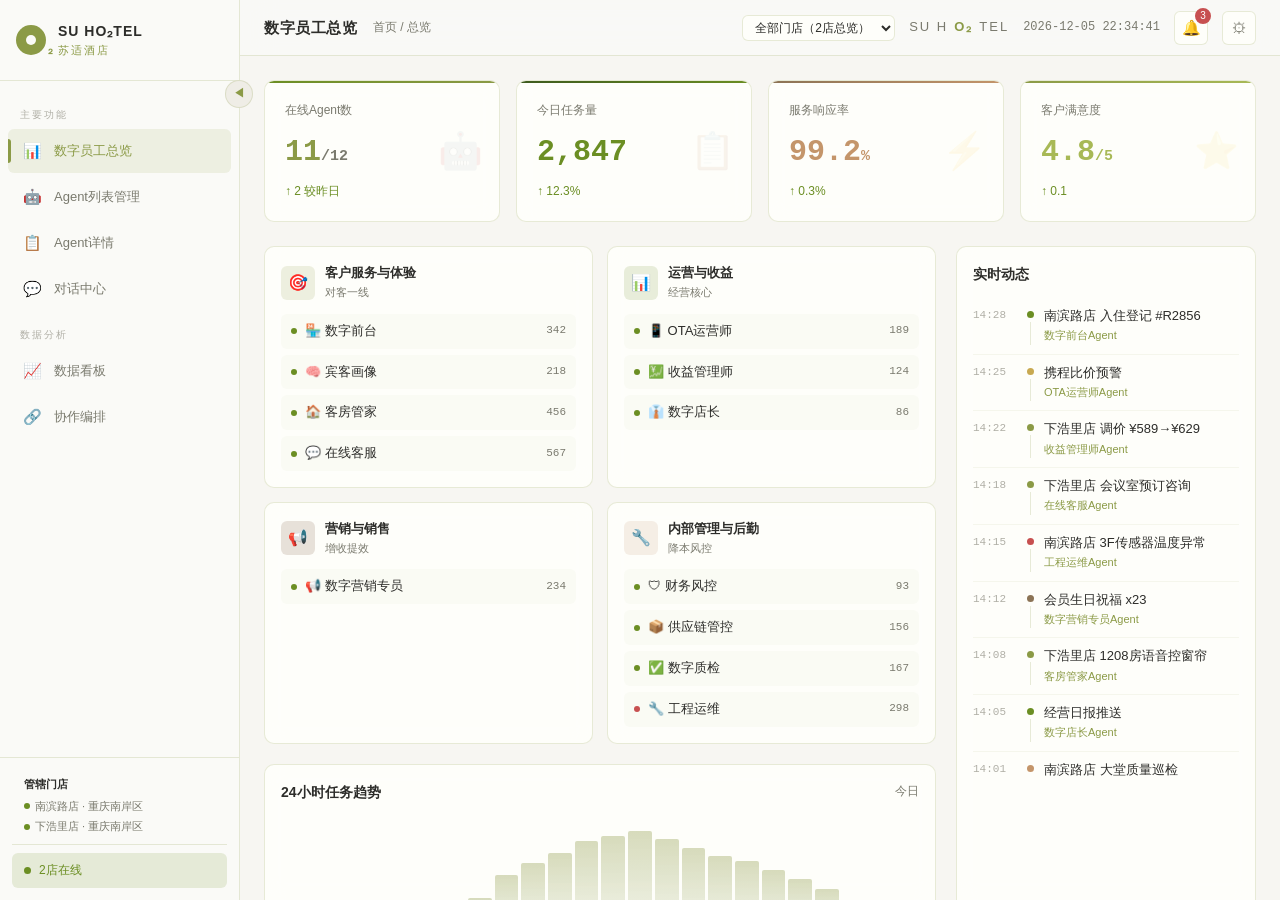
==== commit 5cd2a94c: "新增财务风控Agent和供应链管控Agent" ====
--- a/su-hotel-agent.html
+++ b/su-hotel-agent.html
@@ -36,7 +36,7 @@
 <aside class="sidebar" id="sidebar"><div class="sidebar-header"><div class="logo-o2"><div class="logo-o2-inner"></div></div><div><div class="sidebar-title">SU HO₂TEL</div><div class="sidebar-subtitle">苏适酒店</div></div></div><div class="sidebar-toggle" onclick="toggleSidebar()">◀</div><nav class="sidebar-nav"><div class="nav-section-label">主要功能</div><div class="nav-item active" data-view="dashboard" onclick="switchView('dashboard',this)"><span class="nav-item-icon">📊</span><span class="nav-item-text">数字员工总览</span></div><div class="nav-item" data-view="agents" onclick="switchView('agents',this)"><span class="nav-item-icon">🤖</span><span class="nav-item-text">Agent列表管理</span></div><div class="nav-item" data-view="detail" onclick="switchView('detail',this)"><span class="nav-item-icon">📋</span><span class="nav-item-text">Agent详情</span></div><div class="nav-item" data-view="chat" onclick="switchView('chat',this)"><span class="nav-item-icon">💬</span><span class="nav-item-text">对话中心</span></div><div class="nav-section-label">数据分析</div><div class="nav-item" data-view="board" onclick="switchView('board',this)"><span class="nav-item-icon">📈</span><span class="nav-item-text">数据看板</span></div><div class="nav-item" data-view="orchestration" onclick="switchView('orchestration',this)"><span class="nav-item-icon">🔗</span><span class="nav-item-text">协作编排</span></div></nav><div class="sidebar-footer"><div style="font-size:11px;color:var(--color-text-secondary);padding:6px 12px 8px;border-bottom:1px solid var(--color-border);margin-bottom:8px"><div style="font-weight:600;margin-bottom:4px;color:var(--color-text)">管辖门店</div><div style="display:flex;align-items:center;gap:5px;margin-bottom:3px"><span style="width:6px;height:6px;border-radius:50%;background:var(--color-green);display:inline-block"></span> 南滨路店 · 重庆南岸区</div><div style="display:flex;align-items:center;gap:5px"><span style="width:6px;height:6px;border-radius:50%;background:var(--color-green);display:inline-block"></span> 下浩里店 · 重庆南岸区</div></div><div class="sidebar-status"><span class="status-dot"></span><span>2店在线</span></div></div></aside>
 <div class="main-content"><header class="topbar"><div class="topbar-left"><div class="topbar-title" id="topbar-title">数字员工总览</div><div class="topbar-breadcrumb" id="topbar-breadcrumb">首页 / 总览</div></div><div class="topbar-right"><select style="padding:4px 8px;border:1px solid var(--color-border);border-radius:var(--radius-sm);background:var(--bg-card);color:var(--color-text);font-size:12px;font-family:inherit;cursor:pointer;outline:none"><option>全部门店（2店总览）</option><option>📍 南滨路店</option><option>📍 下浩里店</option></select><div class="topbar-brand">SU H<strong>O₂</strong>TEL</div><div class="topbar-time" id="topbar-time"></div><div class="topbar-btn">🔔<span class="badge">3</span></div><div class="topbar-btn">⚙</div></div></header>
 <div class="view-container">
-<div class="view active" id="view-dashboard"><div class="kpi-grid"><div class="kpi-card"><div class="kpi-label">在线Agent数</div><div class="kpi-value">9<span style="font-size:15px;color:var(--color-text-secondary)">/10</span></div><div class="kpi-change">↑ 2 较昨日</div><div class="kpi-icon">🤖</div></div><div class="kpi-card"><div class="kpi-label">今日任务量</div><div class="kpi-value">2,847</div><div class="kpi-change">↑ 12.3%</div><div class="kpi-icon">📋</div></div><div class="kpi-card"><div class="kpi-label">服务响应率</div><div class="kpi-value">99.2<span style="font-size:15px">%</span></div><div class="kpi-change">↑ 0.3%</div><div class="kpi-icon">⚡</div></div><div class="kpi-card"><div class="kpi-label">客户满意度</div><div class="kpi-value">4.8<span style="font-size:15px">/5</span></div><div class="kpi-change">↑ 0.1</div><div class="kpi-icon">⭐</div></div></div><div class="dashboard-grid"><div class="dashboard-left"><div class="category-grid" id="category-grid"></div><div class="trend-chart-container"><div class="card-header"><div class="card-title">24小时任务趋势</div><div style="font-size:12px;color:var(--color-text-secondary)">今日</div></div><div class="trend-chart" id="trend-chart"></div><div class="trend-labels"><span>00</span><span>04</span><span>08</span><span>12</span><span>16</span><span>20</span><span>23</span></div></div></div><div class="activity-feed"><div class="card-title" style="margin-bottom:12px">实时动态</div><div class="activity-list" id="activity-list"></div></div></div></div>
+<div class="view active" id="view-dashboard"><div class="kpi-grid"><div class="kpi-card"><div class="kpi-label">在线Agent数</div><div class="kpi-value">11<span style="font-size:15px;color:var(--color-text-secondary)">/12</span></div><div class="kpi-change">↑ 2 较昨日</div><div class="kpi-icon">🤖</div></div><div class="kpi-card"><div class="kpi-label">今日任务量</div><div class="kpi-value">2,847</div><div class="kpi-change">↑ 12.3%</div><div class="kpi-icon">📋</div></div><div class="kpi-card"><div class="kpi-label">服务响应率</div><div class="kpi-value">99.2<span style="font-size:15px">%</span></div><div class="kpi-change">↑ 0.3%</div><div class="kpi-icon">⚡</div></div><div class="kpi-card"><div class="kpi-label">客户满意度</div><div class="kpi-value">4.8<span style="font-size:15px">/5</span></div><div class="kpi-change">↑ 0.1</div><div class="kpi-icon">⭐</div></div></div><div class="dashboard-grid"><div class="dashboard-left"><div class="category-grid" id="category-grid"></div><div class="trend-chart-container"><div class="card-header"><div class="card-title">24小时任务趋势</div><div style="font-size:12px;color:var(--color-text-secondary)">今日</div></div><div class="trend-chart" id="trend-chart"></div><div class="trend-labels"><span>00</span><span>04</span><span>08</span><span>12</span><span>16</span><span>20</span><span>23</span></div></div></div><div class="activity-feed"><div class="card-title" style="margin-bottom:12px">实时动态</div><div class="activity-list" id="activity-list"></div></div></div></div>
 <div class="view" id="view-agents"><div class="section-title">Agent列表管理</div><div class="list-toolbar"><div class="filter-group"><button class="filter-btn active" onclick="filterAgents('all',this)">全部</button><button class="filter-btn" onclick="filterAgents('service',this)">客户服务</button><button class="filter-btn" onclick="filterAgents('operation',this)">运营收益</button><button class="filter-btn" onclick="filterAgents('marketing',this)">营销销售</button><button class="filter-btn" onclick="filterAgents('internal',this)">内部管理</button></div><div style="display:flex;gap:8px;align-items:center"><div class="search-box"><span style="color:var(--color-text-dim)">🔍</span><input type="text" placeholder="搜索..." oninput="searchAgents(this.value)"></div><div class="view-toggle"><button class="view-toggle-btn active" onclick="setListView('grid',this)">⊞</button><button class="view-toggle-btn" onclick="setListView('list',this)">☰</button></div></div></div><div class="agent-grid" id="agent-grid"></div></div>
 <div class="view" id="view-detail"><div style="font-size:13px;color:var(--color-text-secondary);cursor:pointer;margin-bottom:14px" onclick="switchView('agents',document.querySelector('[data-view=agents]'))">← 返回列表</div><div class="detail-layout"><div class="detail-sidebar"><div class="detail-avatar" style="background:rgba(139,154,70,0.12)"><div class="pulse-ring"></div>🏪</div><div class="detail-name">数字前台Agent</div><div class="detail-category">客户服务 · 对客一线</div><div class="badge-status running" style="margin-bottom:12px"><span class="dot"></span>运行中</div><div class="detail-desc">负责酒店前台核心业务智能化处理，包括宾客身份核验、入住退房、房卡发放、发票开具及夜间值守。</div><div class="detail-tags"><span class="tag">迎宾核验</span><span class="tag">入住退房</span><span class="tag">发卡开票</span><span class="tag">夜间值守</span></div><div class="detail-stats"><div class="detail-stat-item"><span class="detail-stat-label">累计服务</span><span class="detail-stat-value">128,456次</span></div><div class="detail-stat-item"><span class="detail-stat-label">运行</span><span class="detail-stat-value">342天</span></div><div class="detail-stat-item"><span class="detail-stat-label">版本</span><span class="detail-stat-value">v3.2.1</span></div></div></div><div class="detail-main"><div class="detail-tabs"><button class="detail-tab active" onclick="switchDetailTab('config',this)">运行配置</button><button class="detail-tab" onclick="switchDetailTab('performance',this)">性能监控</button><button class="detail-tab" onclick="switchDetailTab('history',this)">任务历史</button><button class="detail-tab" onclick="switchDetailTab('logs',this)">运行日志</button></div><div class="detail-tab-content"><div class="tab-panel active" id="tab-config"><div class="config-form"><div class="form-row"><div class="form-group"><label class="form-label">Agent名称</label><input class="form-input" value="数字前台Agent"></div><div class="form-group"><label class="form-label">运行模式</label><select class="form-select"><option selected>自动模式</option><option>半自动</option></select></div></div><div class="form-row"><div class="form-group"><label class="form-label">响应超时(秒)</label><input class="form-input" type="number" value="30"></div><div class="form-group"><label class="form-label">最大并发</label><input class="form-input" type="number" value="50"></div></div><div class="form-group"><label class="form-label">系统提示词</label><textarea class="form-textarea" rows="3">你是苏适酒店数字前台员工，负责入住退房、身份核验等服务。请保持专业温暖的态度，体现"以好空气，定义舒适旅宿"的品牌理念。</textarea></div><div class="form-row"><div class="form-toggle" onclick="this.querySelector('.toggle-track').classList.toggle('active')"><div class="toggle-track active"><div class="toggle-thumb"></div></div><span style="font-size:13px">自动学习</span></div><div class="form-toggle" onclick="this.querySelector('.toggle-track').classList.toggle('active')"><div class="toggle-track active"><div class="toggle-thumb"></div></div><span style="font-size:13px">异常上报</span></div></div><div style="display:flex;gap:8px;margin-top:8px"><button class="btn btn-primary">保存配置</button><button class="btn">恢复默认</button></div></div></div><div class="tab-panel" id="tab-performance"><div class="perf-grid" id="perf-grid"></div></div><div class="tab-panel" id="tab-history"><table><thead><tr><th>ID</th><th>类型</th><th>描述</th><th>状态</th><th>耗时</th><th>时间</th></tr></thead><tbody id="task-history-body"></tbody></table></div><div class="tab-panel" id="tab-logs"><div style="display:flex;gap:6px;margin-bottom:10px"><button class="filter-btn active">全部</button><button class="filter-btn">INFO</button><button class="filter-btn">WARN</button><button class="filter-btn">ERROR</button></div><div class="log-terminal" id="log-terminal"></div></div></div></div><div class="detail-right"><div class="action-card"><div style="font-size:13px;font-weight:600;margin-bottom:10px">快速操作</div><button class="btn btn-success" style="width:100%;justify-content:center;margin-bottom:6px">▶ 启动</button><button class="btn" style="width:100%;justify-content:center;margin-bottom:6px">⏸ 暂停</button><button class="btn" style="width:100%;justify-content:center;margin-bottom:6px">🔄 重启</button><button class="btn btn-danger" style="width:100%;justify-content:center">⏹ 停止</button></div><div class="action-card"><div style="font-size:13px;font-weight:600;margin-bottom:8px">协作Agent</div><div style="font-size:12px"><div style="padding:5px 0;border-bottom:1px solid rgba(139,154,70,0.08)">🧠 宾客画像</div><div style="padding:5px 0;border-bottom:1px solid rgba(255,255,255,0.04)">🏠 客房管家</div><div style="padding:5px 0">💹 收益管理师</div></div></div></div></div></div>
 <div class="view" id="view-chat"><div class="chat-layout"><div class="chat-sidebar"><div class="chat-sidebar-header">对话中心</div><div class="chat-sidebar-search"><input type="text" placeholder="搜索Agent..."></div><div class="chat-agent-list" id="chat-agent-list"></div></div><div class="chat-main"><div class="chat-header"><div class="chat-header-info"><div class="chat-header-avatar" style="background:rgba(139,154,70,0.15)">🏪</div><div><div style="font-size:14px;font-weight:600">数字前台Agent</div><div style="font-size:11px;color:var(--color-green)">● 在线</div></div></div></div><div class="chat-messages" id="chat-messages"></div><div class="chat-input-area"><div class="chat-input-box"><input type="text" placeholder="输入消息..." id="chat-input" onkeypress="if(event.key==='Enter')sendChatMsg()"><button class="chat-send-btn" onclick="sendChatMsg()">➤</button></div><div class="quick-commands"><button class="quick-cmd" onclick="quickCmd('查看今日入住')">今日入住</button><button class="quick-cmd" onclick="quickCmd('空房查询')">空房查询</button><button class="quick-cmd" onclick="quickCmd('办理入住')">办理入住</button><button class="quick-cmd" onclick="quickCmd('发票开具')">发票开具</button></div></div></div><div class="chat-right-panel"><div class="chat-right-section"><div class="chat-right-title">能力列表</div><div class="ability-list"><div class="ability-item">🪪 身份核验</div><div class="ability-item">🔑 入住办理</div><div class="ability-item">🚪 退房结账</div><div class="ability-item">💳 房卡发放</div><div class="ability-item">🧾 发票开具</div><div class="ability-item">🌙 夜间值守</div></div></div><div class="chat-right-section"><div class="chat-right-title">实时数据</div><div class="context-data-card"><div class="context-data-label">今日入住</div><div class="context-data-value" style="color:var(--color-primary)">87间（双店合计）</div></div><div class="context-data-card"><div class="context-data-label">今日退房</div><div class="context-data-value" style="color:var(--color-green)">52间（双店合计）</div></div><div class="context-data-card"><div class="context-data-label">入住率</div><div class="context-data-value" style="color:var(--color-warm)">82.5%</div></div><div class="context-data-card"><div class="context-data-label">待处理</div><div class="context-data-value" style="color:var(--color-yellow)">3项</div></div></div></div></div></div>
@@ -44,7 +44,7 @@
 <div class="view" id="view-orchestration"><div class="section-title">协作编排</div><div class="orch-layout"><div class="orch-main"><div class="workflow-templates"><div class="workflow-template-card active" onclick="selectWorkflow(0,this)">🔑 客户入住</div><div class="workflow-template-card" onclick="selectWorkflow(1,this)">🚪 退房结账</div><div class="workflow-template-card" onclick="selectWorkflow(2,this)">😤 投诉处理</div><div class="workflow-template-card" onclick="selectWorkflow(3,this)">🎉 活动营销</div></div><div class="orch-canvas-container"><div class="orch-canvas" id="orch-canvas"><svg id="orch-svg"></svg></div></div><div style="font-size:13px;font-weight:600;margin-bottom:6px">活跃工作流</div><div class="orch-workflows-list" id="orch-workflows-list"></div></div><div class="orch-right-panel"><div class="orch-detail-title">🔑 客户入住流程</div><div style="display:flex;align-items:center;gap:8px;margin-bottom:14px"><span class="badge-status running"><span class="dot"></span>进行中</span><span style="font-size:12px;color:var(--color-text-secondary)">3/5步</span></div><div style="font-size:11px;color:var(--color-text-secondary);margin-bottom:6px">触发条件</div><div style="font-size:12px;padding:7px 10px;background:rgba(139,154,70,0.03);border-radius:var(--radius-sm);margin-bottom:14px">宾客到达 / 预订时间到达</div><div style="font-size:11px;color:var(--color-text-secondary);margin-bottom:8px">执行步骤</div><div class="orch-step-list" id="orch-step-list"></div><div class="orch-stats"><div class="orch-stat"><div class="orch-stat-value" style="color:var(--color-primary)">3:24</div><div class="orch-stat-label">平均耗时</div></div><div class="orch-stat"><div class="orch-stat-value" style="color:var(--color-green)">98.5%</div><div class="orch-stat-label">成功率</div></div><div class="orch-stat"><div class="orch-stat-value" style="color:var(--color-warm)">87</div><div class="orch-stat-label">今日执行</div></div><div class="orch-stat"><div class="orch-stat-value" style="color:var(--color-brown)">4</div><div class="orch-stat-label">参与Agent</div></div></div></div></div></div>
 </div></div></div>
 <script>
-const A=[{id:'front-desk',name:'数字前台Agent',icon:'🏪',category:'service',desc:'迎宾核验、入住退房、发卡开票、夜间值守',tags:['迎宾核验','入住退房','发卡开票','夜间值守'],status:'running',tasks:342,sr:98.7,rt:'1.2s',color:'var(--color-primary)',bg:'rgba(139,154,70,0.12)'},{id:'concierge',name:'宾客画像Agent',icon:'🧠',category:'service',desc:'客人画像构建、偏好记忆、历史行为分析、个性化推荐',tags:['画像构建','偏好记忆','行为分析','个性推荐'],status:'running',tasks:218,sr:97.2,rt:'0.8s',color:'var(--color-primary)',bg:'rgba(139,154,70,0.12)'},{id:'housekeeper',name:'客房管家Agent',icon:'🏠',category:'service',desc:'语音控电、服务呼叫、提醒推荐、偏好采集',tags:['语音控电','服务呼叫','提醒推荐','偏好采集'],status:'running',tasks:456,sr:99.1,rt:'0.5s',color:'var(--color-primary)',bg:'rgba(139,154,70,0.12)'},{id:'online-cs',name:'在线客服Agent',icon:'💬',category:'service',desc:'全渠道咨询、预订引导、订单处理、7×24获客',tags:['全渠道咨询','预订引导','订单处理','7×24获客'],status:'running',tasks:567,sr:96.8,rt:'1.5s',color:'var(--color-primary)',bg:'rgba(139,154,70,0.12)'},{id:'ota',name:'OTA运营师Agent',icon:'📱',category:'operation',desc:'渠道盯盘、价格监控、点评管理、竞对分析',tags:['渠道盯盘','价格监控','点评管理','竞对分析'],status:'running',tasks:189,sr:95.3,rt:'2.1s',color:'var(--color-green)',bg:'rgba(107,142,35,0.12)'},{id:'revenue',name:'收益管理师Agent',icon:'💹',category:'operation',desc:'需求预测、动态定价、房态管控、收益报表',tags:['需求预测','动态定价','房态管控','收益报表'],status:'running',tasks:124,sr:94.6,rt:'3.2s',color:'var(--color-green)',bg:'rgba(107,142,35,0.12)'},{id:'gm',name:'数字店长Agent',icon:'👔',category:'operation',desc:'经营看板、异常预警、预测分析、连锁对标',tags:['经营看板','异常预警','预测分析','连锁对标'],status:'running',tasks:86,sr:97.8,rt:'2.5s',color:'var(--color-green)',bg:'rgba(107,142,35,0.12)'},{id:'mkt',name:'数字营销专员Agent',icon:'📢',category:'marketing',desc:'会员触达、活动生成、渠道同步、效果追踪',tags:['会员触达','活动生成','渠道同步','效果追踪'],status:'running',tasks:234,sr:93.5,rt:'1.8s',color:'var(--color-brown)',bg:'rgba(139,112,85,0.12)'},{id:'quality',name:'数字质检Agent',icon:'✅',category:'internal',desc:'服务巡检、员工培训、质量整改',tags:['服务巡检','员工培训','质量整改'],status:'running',tasks:167,sr:96.4,rt:'1.6s',color:'var(--color-warm)',bg:'rgba(196,149,106,0.12)'},{id:'eng',name:'工程运维Agent',icon:'🔧',category:'internal',desc:'设备监控、故障预警、能耗分析、自动派单',tags:['设备监控','故障预警','能耗分析','自动派单'],status:'error',tasks:298,sr:92.1,rt:'2.3s',color:'var(--color-warm)',bg:'rgba(196,149,106,0.12)'}];
+const A=[{id:'front-desk',name:'数字前台Agent',icon:'🏪',category:'service',desc:'迎宾核验、入住退房、发卡开票、夜间值守',tags:['迎宾核验','入住退房','发卡开票','夜间值守'],status:'running',tasks:342,sr:98.7,rt:'1.2s',color:'var(--color-primary)',bg:'rgba(139,154,70,0.12)'},{id:'concierge',name:'宾客画像Agent',icon:'🧠',category:'service',desc:'客人画像构建、偏好记忆、历史行为分析、个性化推荐',tags:['画像构建','偏好记忆','行为分析','个性推荐'],status:'running',tasks:218,sr:97.2,rt:'0.8s',color:'var(--color-primary)',bg:'rgba(139,154,70,0.12)'},{id:'housekeeper',name:'客房管家Agent',icon:'🏠',category:'service',desc:'语音控电、服务呼叫、提醒推荐、偏好采集',tags:['语音控电','服务呼叫','提醒推荐','偏好采集'],status:'running',tasks:456,sr:99.1,rt:'0.5s',color:'var(--color-primary)',bg:'rgba(139,154,70,0.12)'},{id:'online-cs',name:'在线客服Agent',icon:'💬',category:'service',desc:'全渠道咨询、预订引导、订单处理、7×24获客',tags:['全渠道咨询','预订引导','订单处理','7×24获客'],status:'running',tasks:567,sr:96.8,rt:'1.5s',color:'var(--color-primary)',bg:'rgba(139,154,70,0.12)'},{id:'ota',name:'OTA运营师Agent',icon:'📱',category:'operation',desc:'渠道盯盘、价格监控、点评管理、竞对分析',tags:['渠道盯盘','价格监控','点评管理','竞对分析'],status:'running',tasks:189,sr:95.3,rt:'2.1s',color:'var(--color-green)',bg:'rgba(107,142,35,0.12)'},{id:'revenue',name:'收益管理师Agent',icon:'💹',category:'operation',desc:'需求预测、动态定价、房态管控、收益报表',tags:['需求预测','动态定价','房态管控','收益报表'],status:'running',tasks:124,sr:94.6,rt:'3.2s',color:'var(--color-green)',bg:'rgba(107,142,35,0.12)'},{id:'gm',name:'数字店长Agent',icon:'👔',category:'operation',desc:'经营看板、异常预警、预测分析、连锁对标',tags:['经营看板','异常预警','预测分析','连锁对标'],status:'running',tasks:86,sr:97.8,rt:'2.5s',color:'var(--color-green)',bg:'rgba(107,142,35,0.12)'},{id:'mkt',name:'数字营销专员Agent',icon:'📢',category:'marketing',desc:'会员触达、活动生成、渠道同步、效果追踪',tags:['会员触达','活动生成','渠道同步','效果追踪'],status:'running',tasks:234,sr:93.5,rt:'1.8s',color:'var(--color-brown)',bg:'rgba(139,112,85,0.12)'},{id:'finance',name:'财务风控Agent',icon:'🛡',category:'internal',desc:'账务稽核、成本预警、应收管控、合规审计',tags:['账务稽核','成本预警','应收管控','合规审计'],status:'running',tasks:93,sr:99.5,rt:'1.4s',color:'var(--color-warm)',bg:'rgba(196,149,106,0.12)'},{id:'supply',name:'供应链管控Agent',icon:'📦',category:'internal',desc:'采购寻源、库存预测、供应商评估、智能补货',tags:['采购寻源','库存预测','供应商评估','智能补货'],status:'running',tasks:156,sr:96.8,rt:'2.0s',color:'var(--color-warm)',bg:'rgba(196,149,106,0.12)'},{id:'quality',name:'数字质检Agent',icon:'✅',category:'internal',desc:'服务巡检、员工培训、质量整改',tags:['服务巡检','员工培训','质量整改'],status:'running',tasks:167,sr:96.4,rt:'1.6s',color:'var(--color-warm)',bg:'rgba(196,149,106,0.12)'},{id:'eng',name:'工程运维Agent',icon:'🔧',category:'internal',desc:'设备监控、故障预警、能耗分析、自动派单',tags:['设备监控','故障预警','能耗分析','自动派单'],status:'error',tasks:298,sr:92.1,rt:'2.3s',color:'var(--color-warm)',bg:'rgba(196,149,106,0.12)'}];
 const C=[{name:'客户服务与体验',sub:'对客一线',icon:'🎯',key:'service',cls:'cat-service'},{name:'运营与收益',sub:'经营核心',icon:'📊',key:'operation',cls:'cat-operation'},{name:'营销与销售',sub:'增收提效',icon:'📢',key:'marketing',cls:'cat-marketing'},{name:'内部管理与后勤',sub:'降本风控',icon:'🔧',key:'internal',cls:'cat-internal'}];
 const ACT=[{time:'14:28',title:'南滨路店 入住登记 #R2856',agent:'数字前台Agent',c:'var(--color-green)'},{time:'14:25',title:'携程比价预警',agent:'OTA运营师Agent',c:'var(--color-yellow)'},{time:'14:22',title:'下浩里店 调价 ¥589→¥629',agent:'收益管理师Agent',c:'var(--color-primary)'},{time:'14:18',title:'下浩里店 会议室预订咨询',agent:'在线客服Agent',c:'var(--color-primary)'},{time:'14:15',title:'南滨路店 3F传感器温度异常',agent:'工程运维Agent',c:'var(--color-red)'},{time:'14:12',title:'会员生日祝福 x23',agent:'数字营销专员Agent',c:'var(--color-brown)'},{time:'14:08',title:'下浩里店 1208房语音控窗帘',agent:'客房管家Agent',c:'var(--color-primary)'},{time:'14:05',title:'经营日报推送',agent:'数字店长Agent',c:'var(--color-green)'},{time:'14:01',title:'南滨路店 大堂质量巡检',agent:'数字质检Agent',c:'var(--color-warm)'}];
 const HIS=[{id:'T-28561',type:'入住',desc:'张先生-南滨路店1208',s:'success',t:'2.1s',d:'14:28'},{id:'T-28560',type:'退房',desc:'李女士-下浩里店0815',s:'success',t:'3.5s',d:'14:15'},{id:'T-28559',type:'开票',desc:'王总-南滨路店2001',s:'success',t:'1.8s',d:'14:02'},{id:'T-28558',type:'核验',desc:'陈先生-下浩里店',s:'success',t:'0.9s',d:'13:48'},{id:'T-28557',type:'入住',desc:'赵女士-南滨路店0612',s:'warning',t:'8.2s',d:'13:35'}];
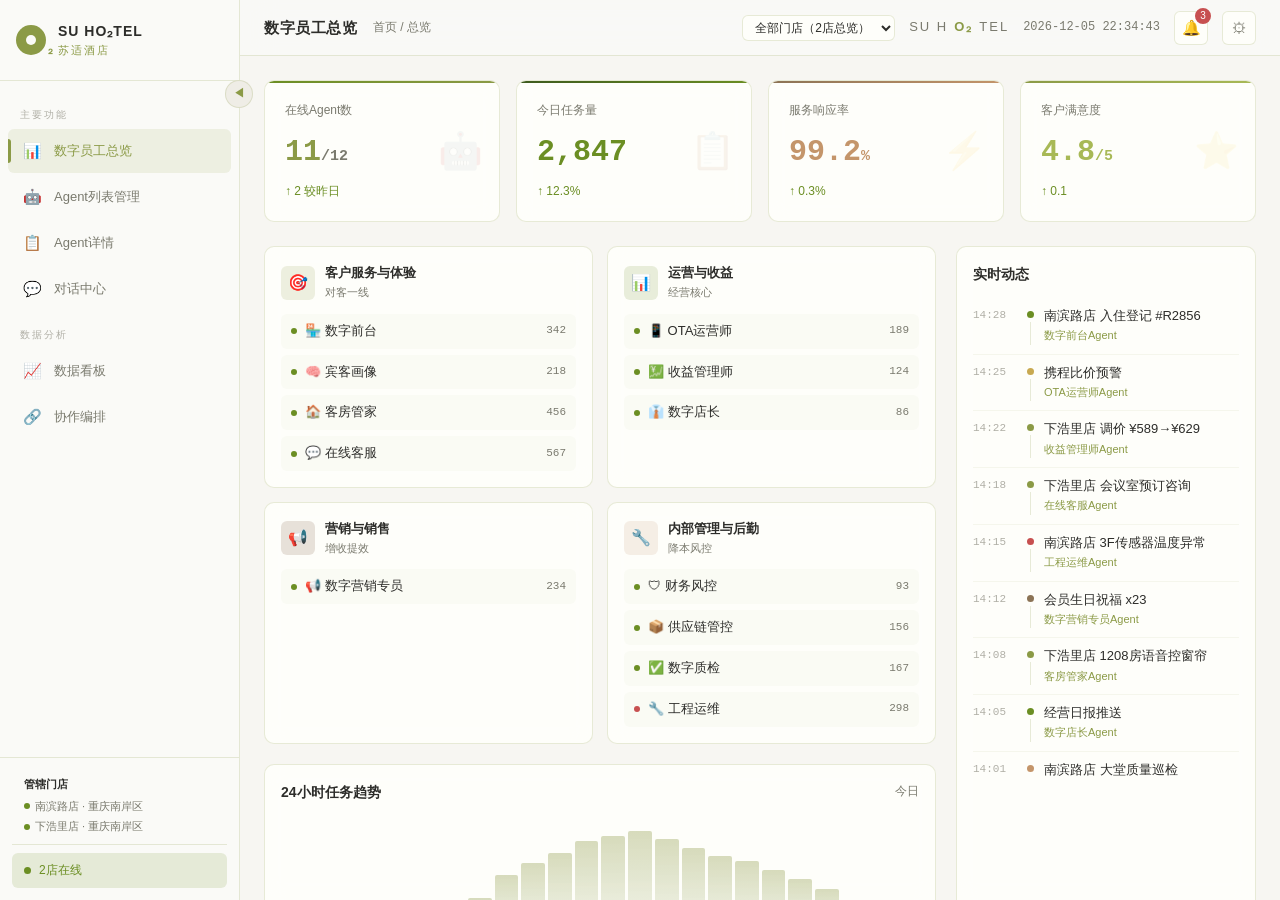
==== commit 191618dc: "新增移动端响应式适配" ====
--- a/su-hotel-agent.html
+++ b/su-hotel-agent.html
@@ -27,6 +27,39 @@
 .chat-layout{display:grid;grid-template-columns:220px 1fr 260px;gap:0;height:calc(100vh - var(--topbar-height) - 80px);background:var(--bg-card);border:1px solid var(--color-border);border-radius:var(--radius);overflow:hidden}.chat-sidebar{border-right:1px solid var(--color-border);display:flex;flex-direction:column;overflow:hidden}.chat-sidebar-header{padding:14px 16px;border-bottom:1px solid var(--color-border);font-size:14px;font-weight:600}.chat-sidebar-search{padding:8px 10px;border-bottom:1px solid var(--color-border)}.chat-sidebar-search input{width:100%;padding:5px 9px;background:rgba(139,154,70,0.04);border:1px solid var(--color-border);border-radius:var(--radius-sm);color:var(--color-text);font-size:12px;outline:none;font-family:inherit}.chat-agent-list{flex:1;overflow-y:auto;padding:6px}.chat-agent-group-title{font-size:10px;color:var(--color-text-dim);padding:10px 8px 3px;letter-spacing:1px}.chat-agent-item{display:flex;align-items:center;gap:8px;padding:7px 8px;border-radius:var(--radius-sm);cursor:pointer;transition:var(--transition)}.chat-agent-item:hover{background:var(--bg-hover)}.chat-agent-item.active{background:rgba(139,154,70,0.12)}.chat-agent-icon{width:30px;height:30px;border-radius:var(--radius-sm);display:flex;align-items:center;justify-content:center;font-size:14px;flex-shrink:0}.chat-agent-name{font-size:12px;font-weight:500;white-space:nowrap;overflow:hidden;text-overflow:ellipsis}.chat-agent-status{font-size:10px;color:var(--color-text-secondary)}.chat-main{display:flex;flex-direction:column}.chat-header{padding:10px 18px;border-bottom:1px solid var(--color-border);display:flex;align-items:center;justify-content:space-between}.chat-header-info{display:flex;align-items:center;gap:10px}.chat-header-avatar{width:34px;height:34px;border-radius:var(--radius-sm);display:flex;align-items:center;justify-content:center;font-size:17px}.chat-messages{flex:1;padding:18px;overflow-y:auto;display:flex;flex-direction:column;gap:14px}.chat-msg{display:flex;gap:8px;max-width:75%;animation:slide-in-up 0.3s ease}.chat-msg.user{align-self:flex-end;flex-direction:row-reverse}.chat-msg-avatar{width:30px;height:30px;border-radius:50%;display:flex;align-items:center;justify-content:center;font-size:13px;flex-shrink:0}.chat-msg.agent .chat-msg-avatar{background:var(--bg-secondary);border:1px solid var(--color-border)}.chat-msg.user .chat-msg-avatar{background:var(--gradient-brand);color:#fff}.chat-msg-bubble{padding:9px 13px;border-radius:12px;font-size:13px;line-height:1.6}.chat-msg.agent .chat-msg-bubble{background:rgba(139,154,70,0.05);border:1px solid var(--color-border);border-bottom-left-radius:3px}.chat-msg.user .chat-msg-bubble{background:linear-gradient(135deg,rgba(139,154,70,0.2),rgba(107,142,35,0.15));border:1px solid var(--color-primary-dim);border-bottom-right-radius:3px}.chat-msg-time{font-size:10px;color:var(--color-text-dim);margin-top:3px}.chat-thinking{display:flex;align-items:center;gap:6px;padding:7px 13px;background:rgba(255,255,255,0.03);border-radius:12px;font-size:12px;color:var(--color-text-secondary);align-self:flex-start}.thinking-dots span{display:inline-block;width:4px;height:4px;border-radius:50%;background:var(--color-text-secondary);animation:typing 1.4s infinite}.thinking-dots span:nth-child(2){animation-delay:0.2s}.thinking-dots span:nth-child(3){animation-delay:0.4s}.chat-input-area{padding:10px 18px;border-top:1px solid var(--color-border)}.chat-input-box{display:flex;align-items:center;gap:8px;padding:7px 12px;background:rgba(255,255,255,0.03);border:1px solid var(--color-border);border-radius:var(--radius);transition:var(--transition)}.chat-input-box:focus-within{border-color:var(--color-primary)}.chat-input-box input{flex:1;background:none;border:none;color:var(--color-text);font-size:13px;outline:none;font-family:inherit}.chat-input-box input::placeholder{color:var(--color-text-dim)}.chat-send-btn{width:30px;height:30px;border-radius:50%;background:var(--color-primary);border:none;color:#fff;font-size:13px;cursor:pointer;transition:var(--transition);display:flex;align-items:center;justify-content:center}.chat-send-btn:hover{transform:scale(1.08)}.quick-commands{display:flex;gap:5px;margin-top:7px;flex-wrap:wrap}.quick-cmd{padding:3px 9px;border-radius:12px;border:1px solid var(--color-border);background:transparent;color:var(--color-text-secondary);font-size:11px;cursor:pointer;transition:var(--transition);font-family:inherit}.quick-cmd:hover{border-color:var(--color-primary);color:var(--color-primary)}.chat-right-panel{border-left:1px solid var(--color-border);display:flex;flex-direction:column;overflow-y:auto;padding:14px}.chat-right-section{margin-bottom:18px}.chat-right-title{font-size:11px;font-weight:600;color:var(--color-text-secondary);margin-bottom:8px;letter-spacing:1px}.ability-list{display:flex;flex-direction:column;gap:5px}.ability-item{padding:5px 9px;background:rgba(139,154,70,0.03);border-radius:var(--radius-sm);font-size:12px;display:flex;align-items:center;gap:6px}.context-data-card{padding:10px;background:rgba(255,255,255,0.02);border:1px solid rgba(139,154,70,0.1);border-radius:var(--radius-sm);margin-bottom:6px}.context-data-label{font-size:11px;color:var(--color-text-dim);margin-bottom:3px}.context-data-value{font-size:15px;font-weight:600;font-family:'Courier New',monospace}
 .board-grid{display:grid;grid-template-columns:repeat(2,1fr);gap:18px}.board-section{background:var(--bg-card);border:1px solid var(--color-border);border-radius:var(--radius);padding:18px}.board-section-title{font-size:14px;font-weight:600;margin-bottom:14px;display:flex;align-items:center;gap:8px}.board-metrics{display:grid;grid-template-columns:repeat(2,1fr);gap:10px}.board-metric{padding:12px;background:rgba(139,154,70,0.03);border-radius:var(--radius-sm);border:1px solid rgba(139,154,70,0.1)}.board-metric-label{font-size:12px;color:var(--color-text-secondary);margin-bottom:5px}.board-metric-value{font-size:22px;font-weight:700;font-family:'Courier New',monospace}.board-metric-change{font-size:11px;margin-top:3px}.board-chart{height:75px;display:flex;align-items:flex-end;gap:3px;margin-top:10px}.board-chart-bar{flex:1;border-radius:2px 2px 0 0;min-width:0}.board-donut{width:110px;height:110px;border-radius:50%;position:relative;margin:14px auto}.board-donut-center{position:absolute;inset:18px;border-radius:50%;background:var(--bg-secondary);display:flex;align-items:center;justify-content:center;flex-direction:column}.board-donut-value{font-size:18px;font-weight:700;font-family:'Courier New',monospace}.board-donut-label{font-size:10px;color:var(--color-text-secondary)}.board-legend{display:flex;flex-wrap:wrap;gap:10px;justify-content:center;margin-top:10px}.board-legend-item{display:flex;align-items:center;gap:5px;font-size:12px}.board-legend-dot{width:7px;height:7px;border-radius:50%}.h-bar-group{display:flex;flex-direction:column;gap:9px}.h-bar-item{display:flex;align-items:center;gap:9px}.h-bar-label{font-size:12px;color:var(--color-text-secondary);width:65px;text-align:right;white-space:nowrap}.h-bar-track{flex:1;height:18px;background:rgba(139,154,70,0.05);border-radius:9px;overflow:hidden}.h-bar-fill{height:100%;border-radius:9px;transition:width 0.6s ease;display:flex;align-items:center;padding-left:8px;font-size:11px;font-weight:500;color:rgba(255,255,255,0.85)}
 .orch-layout{display:grid;grid-template-columns:1fr 280px;gap:18px;height:calc(100vh - var(--topbar-height) - 80px)}.orch-main{display:flex;flex-direction:column;gap:14px;overflow:hidden}.workflow-templates{display:flex;gap:8px;overflow-x:auto;padding-bottom:3px}.workflow-template-card{padding:8px 14px;background:var(--bg-card);border:1px solid var(--color-border);border-radius:var(--radius-sm);cursor:pointer;transition:var(--transition);white-space:nowrap;flex-shrink:0;font-size:13px;display:flex;align-items:center;gap:6px}.workflow-template-card:hover{border-color:var(--color-primary)}.workflow-template-card.active{background:rgba(139,154,70,0.12);border-color:var(--color-primary);color:var(--color-primary)}.orch-canvas-container{flex:1;background:var(--bg-card);border:1px solid var(--color-border);border-radius:var(--radius);position:relative;overflow:hidden;min-height:280px}.orch-canvas-container::before{content:'';position:absolute;inset:0;background-image:radial-gradient(circle,rgba(139,154,70,0.04) 1px,transparent 1px);background-size:30px 30px;pointer-events:none}.orch-canvas{width:100%;height:100%;position:relative}.orch-canvas svg{position:absolute;inset:0;width:100%;height:100%;pointer-events:none}.orch-node{position:absolute;padding:10px 14px;background:var(--bg-secondary);border:1px solid var(--color-border);border-radius:var(--radius);display:flex;align-items:center;gap:9px;cursor:pointer;transition:var(--transition);z-index:2;min-width:130px}.orch-node:hover{transform:scale(1.04);border-color:var(--color-primary);box-shadow:var(--shadow-glow)}.orch-node.active-node{border-color:var(--color-green);box-shadow:0 0 18px rgba(107,142,35,0.2)}.orch-node-icon{width:30px;height:30px;border-radius:var(--radius-sm);display:flex;align-items:center;justify-content:center;font-size:15px}.orch-node-name{font-size:12px;font-weight:600;white-space:nowrap}.orch-node-status{font-size:10px;color:var(--color-text-secondary)}.orch-node-pulse{position:absolute;top:5px;right:5px;width:7px;height:7px;border-radius:50%}.orch-node-pulse.running{background:var(--color-green);animation:breathe 2.5s ease-in-out infinite}.orch-node-pulse.waiting{background:var(--color-yellow)}.orch-node-pulse.done{background:var(--color-text-dim)}.orch-workflows-list{background:var(--bg-card);border:1px solid var(--color-border);border-radius:var(--radius);padding:10px;max-height:170px;overflow-y:auto}.orch-wf-item{display:flex;align-items:center;gap:9px;padding:7px;border-radius:var(--radius-sm);cursor:pointer;transition:var(--transition);margin-bottom:3px}.orch-wf-item:hover{background:var(--bg-hover)}.orch-wf-item.active{background:rgba(139,154,70,0.08)}.orch-wf-status{width:7px;height:7px;border-radius:50%;flex-shrink:0}.orch-wf-name{font-size:13px;font-weight:500}.orch-wf-agents{font-size:11px;color:var(--color-text-secondary)}.orch-wf-progress{width:55px}.orch-right-panel{background:var(--bg-card);border:1px solid var(--color-border);border-radius:var(--radius);padding:18px;overflow-y:auto}.orch-detail-title{font-size:15px;font-weight:600;margin-bottom:14px}.orch-step-list{display:flex;flex-direction:column}.orch-step{display:flex;gap:10px;padding:8px 0}.orch-step-line{display:flex;flex-direction:column;align-items:center;width:22px}.orch-step-num{width:22px;height:22px;border-radius:50%;display:flex;align-items:center;justify-content:center;font-size:10px;font-weight:600;flex-shrink:0}.orch-step-num.completed{background:var(--color-green-dim);color:var(--color-green)}.orch-step-num.active{background:var(--color-primary-dim);color:var(--color-primary)}.orch-step-num.pending{background:rgba(139,154,70,0.06);color:var(--color-text-dim)}.orch-step-connector{width:2px;flex:1;margin:3px 0}.orch-step-connector.completed{background:var(--color-green-dim)}.orch-step-connector.active{background:var(--color-primary-dim)}.orch-step-connector.pending{background:rgba(255,255,255,0.05)}.orch-step-name{font-size:13px;font-weight:500}.orch-step-agent{font-size:11px;color:var(--color-text-secondary);margin-top:1px}.orch-step-time{font-size:11px;color:var(--color-text-dim);font-family:'Courier New',monospace}.orch-stats{display:grid;grid-template-columns:1fr 1fr;gap:8px;margin-top:14px;padding-top:14px;border-top:1px solid var(--color-border)}.orch-stat{text-align:center}.orch-stat-value{font-size:18px;font-weight:700;font-family:'Courier New',monospace}.orch-stat-label{font-size:11px;color:var(--color-text-secondary)}
+/* ============ MOBILE RESPONSIVE ============ */
+@media(max-width:768px){
+.sidebar{position:fixed;left:-260px;z-index:200;height:100vh;box-shadow:4px 0 20px rgba(0,0,0,0.15)}
+.sidebar.mobile-open{left:0}
+.sidebar.collapsed{left:-260px}
+.kpi-grid{grid-template-columns:repeat(2,1fr);gap:10px}
+.dashboard-grid{grid-template-columns:1fr;gap:14px}
+.category-grid{grid-template-columns:1fr}
+.agent-grid{grid-template-columns:1fr !important}
+.detail-layout{grid-template-columns:1fr;gap:14px}
+.detail-right{display:none}
+.chat-layout{grid-template-columns:1fr}
+.chat-sidebar,.chat-right-panel{display:none}
+.board-grid{grid-template-columns:1fr}
+.orch-layout{grid-template-columns:1fr;height:auto}
+.orch-right-panel{max-height:300px}
+.orch-canvas-container{min-height:220px}
+.list-toolbar{flex-direction:column;align-items:flex-start}
+.filter-group{flex-wrap:wrap}
+.topbar{padding:0 12px}
+.topbar-brand{display:none}
+.view-container{padding:14px}
+.topbar-breadcrumb{display:none}
+}
+@media(max-width:480px){
+.kpi-grid{grid-template-columns:1fr 1fr;gap:8px}
+.kpi-card{padding:14px}
+.kpi-value{font-size:24px}
+.perf-grid{grid-template-columns:1fr}
+.board-metrics{grid-template-columns:1fr}
+.orch-stats{grid-template-columns:1fr 1fr}
+.form-row{grid-template-columns:1fr}
+}
 </style>
 </head>
 <body>
@@ -34,7 +67,7 @@
 
 <div class="app-container">
 <aside class="sidebar" id="sidebar"><div class="sidebar-header"><div class="logo-o2"><div class="logo-o2-inner"></div></div><div><div class="sidebar-title">SU HO₂TEL</div><div class="sidebar-subtitle">苏适酒店</div></div></div><div class="sidebar-toggle" onclick="toggleSidebar()">◀</div><nav class="sidebar-nav"><div class="nav-section-label">主要功能</div><div class="nav-item active" data-view="dashboard" onclick="switchView('dashboard',this)"><span class="nav-item-icon">📊</span><span class="nav-item-text">数字员工总览</span></div><div class="nav-item" data-view="agents" onclick="switchView('agents',this)"><span class="nav-item-icon">🤖</span><span class="nav-item-text">Agent列表管理</span></div><div class="nav-item" data-view="detail" onclick="switchView('detail',this)"><span class="nav-item-icon">📋</span><span class="nav-item-text">Agent详情</span></div><div class="nav-item" data-view="chat" onclick="switchView('chat',this)"><span class="nav-item-icon">💬</span><span class="nav-item-text">对话中心</span></div><div class="nav-section-label">数据分析</div><div class="nav-item" data-view="board" onclick="switchView('board',this)"><span class="nav-item-icon">📈</span><span class="nav-item-text">数据看板</span></div><div class="nav-item" data-view="orchestration" onclick="switchView('orchestration',this)"><span class="nav-item-icon">🔗</span><span class="nav-item-text">协作编排</span></div></nav><div class="sidebar-footer"><div style="font-size:11px;color:var(--color-text-secondary);padding:6px 12px 8px;border-bottom:1px solid var(--color-border);margin-bottom:8px"><div style="font-weight:600;margin-bottom:4px;color:var(--color-text)">管辖门店</div><div style="display:flex;align-items:center;gap:5px;margin-bottom:3px"><span style="width:6px;height:6px;border-radius:50%;background:var(--color-green);display:inline-block"></span> 南滨路店 · 重庆南岸区</div><div style="display:flex;align-items:center;gap:5px"><span style="width:6px;height:6px;border-radius:50%;background:var(--color-green);display:inline-block"></span> 下浩里店 · 重庆南岸区</div></div><div class="sidebar-status"><span class="status-dot"></span><span>2店在线</span></div></div></aside>
-<div class="main-content"><header class="topbar"><div class="topbar-left"><div class="topbar-title" id="topbar-title">数字员工总览</div><div class="topbar-breadcrumb" id="topbar-breadcrumb">首页 / 总览</div></div><div class="topbar-right"><select style="padding:4px 8px;border:1px solid var(--color-border);border-radius:var(--radius-sm);background:var(--bg-card);color:var(--color-text);font-size:12px;font-family:inherit;cursor:pointer;outline:none"><option>全部门店（2店总览）</option><option>📍 南滨路店</option><option>📍 下浩里店</option></select><div class="topbar-brand">SU H<strong>O₂</strong>TEL</div><div class="topbar-time" id="topbar-time"></div><div class="topbar-btn">🔔<span class="badge">3</span></div><div class="topbar-btn">⚙</div></div></header>
+<div class="main-content"><header class="topbar"><div class="topbar-left"><div class="topbar-btn" onclick="document.getElementById('sidebar').classList.toggle('mobile-open')" style="display:none" id="mobile-menu-btn">☰</div><div class="topbar-title" id="topbar-title">数字员工总览</div><div class="topbar-breadcrumb" id="topbar-breadcrumb">首页 / 总览</div></div><div class="topbar-right"><select style="padding:4px 8px;border:1px solid var(--color-border);border-radius:var(--radius-sm);background:var(--bg-card);color:var(--color-text);font-size:12px;font-family:inherit;cursor:pointer;outline:none"><option>全部门店（2店总览）</option><option>📍 南滨路店</option><option>📍 下浩里店</option></select><div class="topbar-brand">SU H<strong>O₂</strong>TEL</div><div class="topbar-time" id="topbar-time"></div><div class="topbar-btn">🔔<span class="badge">3</span></div><div class="topbar-btn">⚙</div></div></header>
 <div class="view-container">
 <div class="view active" id="view-dashboard"><div class="kpi-grid"><div class="kpi-card"><div class="kpi-label">在线Agent数</div><div class="kpi-value">11<span style="font-size:15px;color:var(--color-text-secondary)">/12</span></div><div class="kpi-change">↑ 2 较昨日</div><div class="kpi-icon">🤖</div></div><div class="kpi-card"><div class="kpi-label">今日任务量</div><div class="kpi-value">2,847</div><div class="kpi-change">↑ 12.3%</div><div class="kpi-icon">📋</div></div><div class="kpi-card"><div class="kpi-label">服务响应率</div><div class="kpi-value">99.2<span style="font-size:15px">%</span></div><div class="kpi-change">↑ 0.3%</div><div class="kpi-icon">⚡</div></div><div class="kpi-card"><div class="kpi-label">客户满意度</div><div class="kpi-value">4.8<span style="font-size:15px">/5</span></div><div class="kpi-change">↑ 0.1</div><div class="kpi-icon">⭐</div></div></div><div class="dashboard-grid"><div class="dashboard-left"><div class="category-grid" id="category-grid"></div><div class="trend-chart-container"><div class="card-header"><div class="card-title">24小时任务趋势</div><div style="font-size:12px;color:var(--color-text-secondary)">今日</div></div><div class="trend-chart" id="trend-chart"></div><div class="trend-labels"><span>00</span><span>04</span><span>08</span><span>12</span><span>16</span><span>20</span><span>23</span></div></div></div><div class="activity-feed"><div class="card-title" style="margin-bottom:12px">实时动态</div><div class="activity-list" id="activity-list"></div></div></div></div>
 <div class="view" id="view-agents"><div class="section-title">Agent列表管理</div><div class="list-toolbar"><div class="filter-group"><button class="filter-btn active" onclick="filterAgents('all',this)">全部</button><button class="filter-btn" onclick="filterAgents('service',this)">客户服务</button><button class="filter-btn" onclick="filterAgents('operation',this)">运营收益</button><button class="filter-btn" onclick="filterAgents('marketing',this)">营销销售</button><button class="filter-btn" onclick="filterAgents('internal',this)">内部管理</button></div><div style="display:flex;gap:8px;align-items:center"><div class="search-box"><span style="color:var(--color-text-dim)">🔍</span><input type="text" placeholder="搜索..." oninput="searchAgents(this.value)"></div><div class="view-toggle"><button class="view-toggle-btn active" onclick="setListView('grid',this)">⊞</button><button class="view-toggle-btn" onclick="setListView('list',this)">☰</button></div></div></div><div class="agent-grid" id="agent-grid"></div></div>
@@ -78,6 +111,9 @@
 function renderActiveWF(){document.getElementById('orch-workflows-list').innerHTML=AWF.map(function(w,i){return'<div class="orch-wf-item'+(i===0?' active':'')+'"><div class="orch-wf-status" style="background:'+w.c+';'+(w.s==='running'?'animation:breathe 2.5s ease-in-out infinite':'')+'"></div><div style="flex:1;min-width:0"><div class="orch-wf-name">'+w.name+'</div><div class="orch-wf-agents">'+w.agents+'</div></div><div class="orch-wf-progress"><div class="progress-bar"><div class="progress-bar-fill" style="width:'+w.p+'%;background:'+w.c+'"></div></div></div></div>';}).join('');}
 function updateClock(){var n=new Date(),p=function(x){return String(x).padStart(2,'0');};document.getElementById('topbar-time').textContent=n.getFullYear()+'-'+p(n.getMonth()+1)+'-'+p(n.getDate())+' '+p(n.getHours())+':'+p(n.getMinutes())+':'+p(n.getSeconds());}
 renderCategories();renderActivities();renderTrend();renderGrid();renderPerf();renderHistory();renderLogs();renderChatList();renderChat();renderBoardCharts();renderOrch();renderActiveWF();updateClock();setInterval(updateClock,1000);
+function checkMobile(){var b=document.getElementById('mobile-menu-btn');if(window.innerWidth<=768){b.style.display='flex';}else{b.style.display='none';document.getElementById('sidebar').classList.remove('mobile-open');}}
+checkMobile();window.addEventListener('resize',checkMobile);
+document.querySelector('.view-container').addEventListener('click',function(){if(window.innerWidth<=768)document.getElementById('sidebar').classList.remove('mobile-open');});
 </script>
 </body>
 </html>
